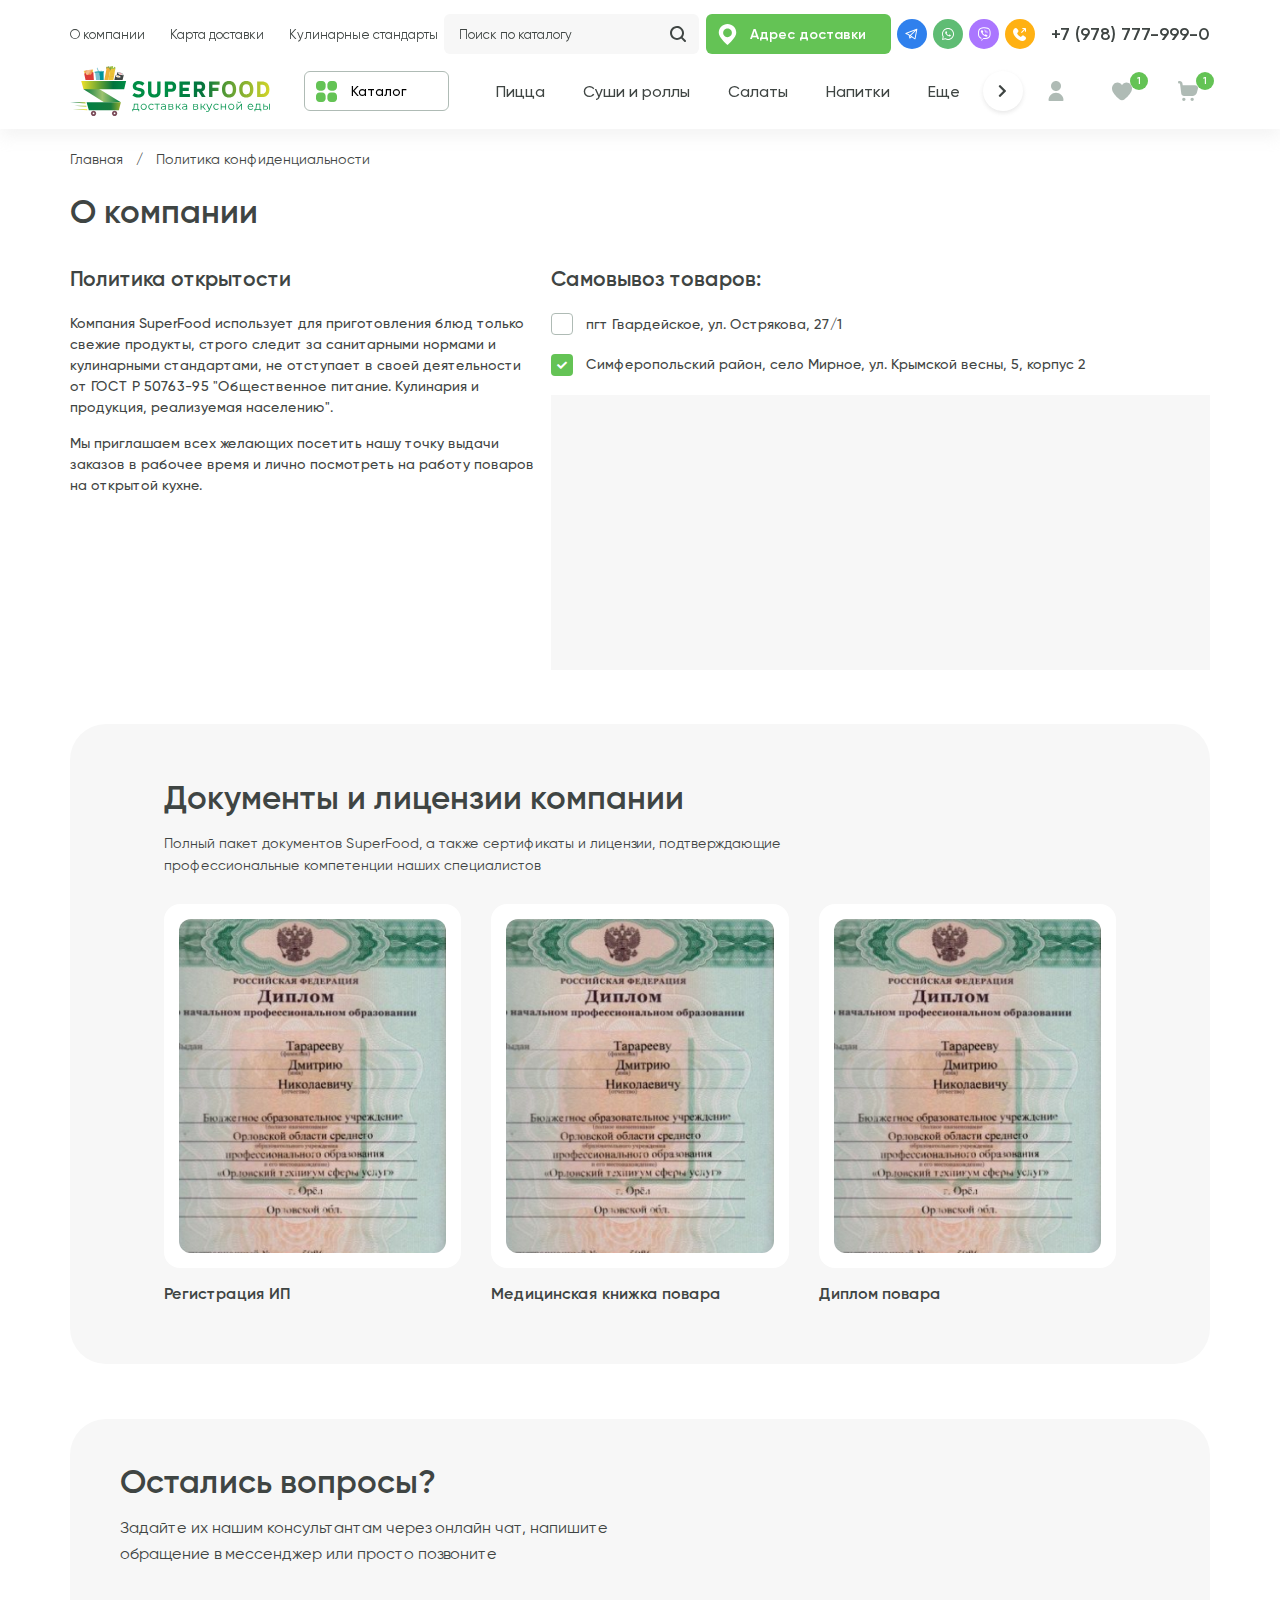
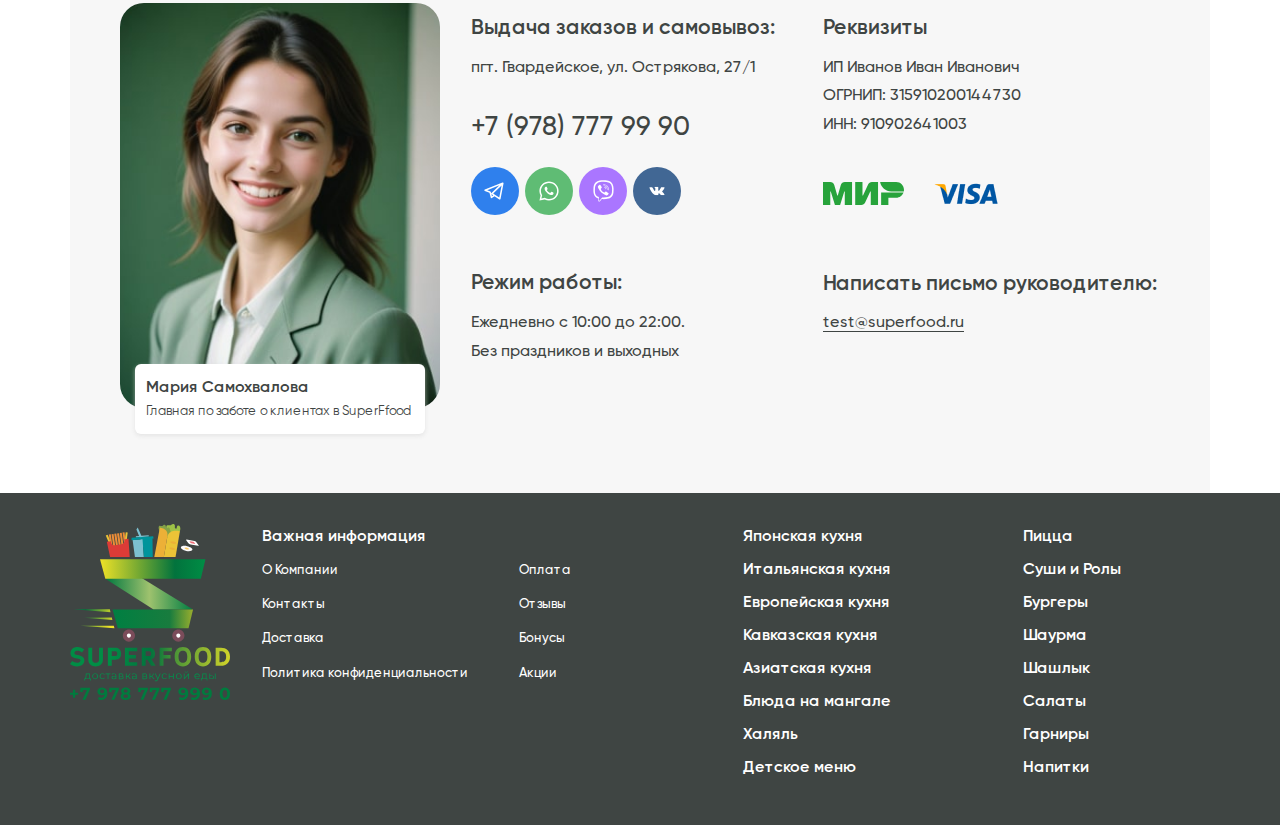
==== about.html @ 42776a78 "Add files via upload" ====
<!DOCTYPE html>
<!--[if lt IE 7]><html lang="ru" class="lt-ie9 lt-ie8 lt-ie7"><![endif]-->
<!--[if IE 7]><html lang="ru" class="lt-ie9 lt-ie8"><![endif]-->
<!--[if IE 8]><html lang="ru" class="lt-ie9"><![endif]-->
<!--[if gt IE 8]><!-->
<html lang="ru">
<!--<![endif]-->

<head>
	<meta charset="utf-8" />
	<title>Заголовок</title>
	<meta http-equiv="X-UA-Compatible" content="IE=edge" />
	<meta name="viewport" content="width=device-width, initial-scale=1, maximum-scale=1">
	<meta name="format-detection" content="telephone=no" />
	<link rel="shortcut icon" href="favicon.png" />
	<link rel="stylesheet" href="libs/bootstrap/bootstrap-grid.css" />
	<link rel="stylesheet" href="libs/fontawesome-free-5.12.0-web/css/all.min.css" />
	<link rel="stylesheet" href="libs/fancybox-master/dist/jquery.fancybox.min.css" />
	<link rel="stylesheet" href="libs/slick-1.5.9/slick/slick.css" />
	<link rel="stylesheet" href="libs/slick-1.5.9/slick/slick-theme.css" />
	<link rel="stylesheet" href="css/fonts.css" />
	<link rel="stylesheet" href="css/main.css?ver=1.2" />
	<link rel="stylesheet" href="css/media.css?ver=1.2" />
</head>

<body>
	 
	<div class="wrapper">
		
		<div class="buttons-fixed">
			<a href="#" class="btn-fixed">
				<span class="btn-fixed__icon">
					<img src="img/menu.svg" alt="alt">
				</span>
				<span class="btn-fixed__title">Каталог</span>
			</a>
			<a href="#" class="btn-fixed">
				<span class="btn-fixed__icon">
					<img src="img/user.svg" alt="alt">
				</span>
				<span class="btn-fixed__title">Войти</span>
			</a>
			<a href="#" class="btn-fixed">
				<span class="btn-fixed__icon">
					<img src="img/heart.svg" alt="alt">
					<span class="btn-fixed__value">1</span>
				</span>
				<span class="btn-fixed__title">Избранное</span>
			</a>
			<a href="#" class="btn-fixed">
				<span class="btn-fixed__icon">
					<img src="img/cart.svg" alt="alt">
					<span class="btn-fixed__value">1</span>
				</span>
				<span class="btn-fixed__title">Корзина</span>
			</a>
			<a href="tel:+79787779990" class="phone-mobile"><img src="img/call.svg" alt="alt"></a>
		</div>
		
		<header class="header">
			<div class="container">
				<div class="header__top">
					<ul class="menu">
						<li><a href="#">О компании</a></li>
						<li><a href="#">Карта доставки</a></li>
						<li><a href="#">Кулинарные стандарты</a></li>
					</ul>
					<div class="form-search">
						<form>
							<input type="text" placeholder="Поиск по каталогу" required="required">
							<button class="btn-search"></button>
						</form>
					</div>
					<a href="#" class="btn-main btn-main_location"><img src="img/marker.svg" alt="alt">Адрес доставки</a>
					<ul class="list-socials">
						<li><a href="#" target="_blank"><img src="img/tg.svg" alt="alt"></a></li>
						<li><a href="#" target="_blank"><img src="img/wp.svg" alt="alt"></a></li>
						<li><a href="#" target="_blank"><img src="img/vb.svg" alt="alt"></a></li>
					</ul>
					<a href="tel:+79787779990" class="phone-main"><img src="img/call.svg" alt="alt">+7 (978) 777-999-0</a>
					<span class='sandwich'>
						<span class='sw-topper'></span>
						<span class='sw-bottom'></span>
						<span class='sw-footer'></span>
					</span>
				</div>
				<div class="header__bottom">
					<a href="#" class="logo">
						<img src="img/logo.svg" alt="alt">
					</a>
					<a href="#" class="btn-catalog"><img src="img/menu.svg" alt="alt">Каталог</a>
					<ul class="navigation">
						<li><a href="#">Пицца</a></li>
						<li><a href="#">Суши и роллы</a></li>
						<li><a href="#">Салаты</a></li>
						<li><a href="#">Напитки</a></li>
						<li><a href="#">Еще</a></li>
						<li><a href="#">Пицца</a></li>
						<li><a href="#">Суши и роллы</a></li>
						<li><a href="#">Салаты</a></li>
						<li><a href="#">Напитки</a></li>
					</ul>
					<a href="#" class="btn-header">
						<img src="img/user.svg" alt="alt">
					</a>
					<a href="#" class="btn-header">
						<span class="btn-header__value">1</span>
						<img src="img/heart.svg" alt="alt">
					</a>
					<a href="#" class="btn-header">
						<span class="btn-header__value">1</span>
						<img src="img/cart.svg" alt="alt">
					</a>
				</div>
			</div>
			<div class="menu-mobile">
				<ul class="menu">
					<li><a href="#">Главная</a></li>
					<li><a href="#">О компании</a></li>
					<li><a href="#">Карта доставки</a></li>
					<li><a href="#">Кулинарные стандарты</a></li>
				</ul>
				<a href="#" class="btn-main btn-main_location"><img src="img/marker.svg" alt="alt">Адрес доставки</a>
				<a href="tel:+79787779990" class="phone-main"><img src="img/call.svg" alt="alt">+7 (978) 777-999-0</a>
			</div>
			<div class="menu-overlay"></div>
		</header>
		
		<section class="page-about">
			<div class="container">
				<ul class="breadcrumbs">
					<li><a href="#">Главная</a></li>
					<li>Политика конфиденциальности</li>
				</ul>
				<h1 class="title-section">О компании</h1>
				<div class="block-about">
					<div class="row">
						<div class="col-lg-5">
							<h2 class="title-block">Политика открытости</h2>
							<p>Компания SuperFood использует для приготовления блюд только свежие продукты, строго следит за санитарными нормами и кулинарными стандартами, не отступает в  своей деятельности от ГОСТ Р 50763-95  "Общественное питание. Кулинария и продукция, реализуемая населению".</p>
							<p>Мы приглашаем всех желающих посетить нашу точку выдачи заказов в рабочее  время и лично посмотреть на работу поваров на открытой кухне.</p>
						</div>
						<div class="col-lg-7">
							<h2 class="title-block">Самовывоз товаров:</h2>
							<div class="checkbox checkbox_map">
								<label>
									<input type="radio" name="map" id="location_1"/>
									<span>пгт Гвардейское, ул. Острякова, 27/1</span>
								</label>
							</div>
							<div class="checkbox checkbox_map">
								<label>
									<input type="radio" name="map" id="location_2" checked="checked"/>
									<span>Симферопольский район, село Мирное, ул. Крымской весны, 5, корпус 2</span>
								</label>
							</div>
							<div id="map-delivery"></div>
						</div>
					</div>
				</div>
			</div>
		</section>
		
		<section class="documents">
			<div class="container">
				<div class="documents-block">
					<h2 class="title-section">Документы и лицензии компании</h2>
					<div class="descr-section">Полный пакет документов SuperFood, а также сертификаты и лицензии, подтверждающие профессиональные компетенции наших специалистов</div>
					<div class="row row_documents">
						<div class="col-md-4">
							<a href="img/doc.jpg" class="documents__item fancybox">
								<span class="documents__img">
									<img src="img/doc.jpg" alt="alt">
								</span>
								<span class="documents__text">Регистрация ИП</span>
							</a>
						</div>
						<div class="col-md-4">
							<a href="img/doc.jpg" class="documents__item fancybox">
								<span class="documents__img">
									<img src="img/doc.jpg" alt="alt">
								</span>
								<span class="documents__text">Медицинская книжка повара</span>
							</a>
						</div>
						<div class="col-md-4">
							<a href="img/doc.jpg" class="documents__item fancybox">
								<span class="documents__img">
									<img src="img/doc.jpg" alt="alt">
								</span>
								<span class="documents__text">Диплом повара</span>
							</a>
						</div>
					</div>
				</div>
			</div>
		</section>

		<section class="consultation">
			<div class="container">
				<div class="consultation__block">
					<h2 class="title-section">Остались вопросы? <img src="img/ic_title3.svg" class="show-mob" alt="alt"></h2>
					<div class="descr-section">Задайте их нашим консультантам через онлайн чат, напишите обращение в мессенджер или просто позвоните</div>
					<div class="row row_consultation">
						<div class="col-lg-4">
							<div class="consultation__image">
								<img src="img/consultation.jpg" alt="alt">
								<div class="consultation__info">
									<div class="consultation__name">Мария Самохвалова</div>
									<p>Главная по заботе о клиентах в SuperFfood</p>
								</div>
							</div>
						</div>
						<div class="col-lg-4">
							<div class="title-block">Выдача заказов и самовывоз:</div>
							<p>пгт. Гвардейское, ул. Острякова, 27/1</p>
							<a href="tel:+79787779990" class="phone-page">+7 (978) 777 99 90</a>
							<ul class="list-socials">
								<li><a href="#" target="_blank"><img src="img/tg.svg" alt="alt"></a></li>
								<li><a href="#" target="_blank"><img src="img/wp.svg" alt="alt"></a></li>
								<li><a href="#" target="_blank"><img src="img/vb.svg" alt="alt"></a></li>
								<li><a href="#" target="_blank"><img src="img/vk.svg" alt="alt"></a></li>
							</ul>
							<div class="title-block">Режим работы:</div>
							<p>Ежедневно с 10:00 до 22:00.</p>
							<p>Без праздников и выходных</p>
						</div>
						<div class="col-lg-4">
							<div class="title-block">Реквизиты</div>
							<p>ИП Иванов Иван Иванович</p>
							<p>ОГРНИП: 315910200144730</p>
							<p>ИНН: 910902641003</p>
							<ul class="list-payments">
								<li><img src="img/payment1.svg" alt="alt"></li>
								<li><img src="img/payment2.png" alt="alt"></li>
							</ul>
							<div class="title-block">Написать письмо руководителю:</div>
							<a href="mailto:test@superfood.ru" class="link-simple">test@superfood.ru</a>
						</div>
					</div>
				</div>
			</div>
		</section>

		<footer class="footer">
			<div class="container">
				<div class="row">
					<div class="col-lg-2">
						<a href="#" class="footer__logo">
							<img src="img/logo_footer.svg" class="hidden-mob" alt="alt">
							<img src="img/logo.svg" class="show-mob" alt="alt">
						</a>
					</div>
					<div class="col-lg-5">
						<div class="footer__title">Важная информация</div>
						<ul class="footer__nav footer__nav_small">
							<li><a href="#">О Компании</a></li>
							<li><a href="#">Оплата</a></li>
							<li><a href="#">Контакты </a></li>
							<li><a href="#">Отзывы</a></li>
							<li><a href="#">Доставка</a></li>
							<li><a href="#">Бонусы</a></li>
							<li><a href="#">Политика конфиденциальности</a></li>
							<li><a href="#">Акции</a></li>
						</ul>
					</div>
					<div class="col-lg-5">
						<ul class="footer__nav footer__nav_big">
							<li><a href="#">Японская кухня</a></li>
							<li><a href="#">Пицца</a></li>
							<li><a href="#">Итальянская кухня</a></li>
							<li><a href="#">Суши и Ролы</a></li>
							<li><a href="#">Европейская кухня</a></li>
							<li><a href="#">Бургеры</a></li>
							<li><a href="#">Кавказская кухня</a></li>
							<li><a href="#">Шаурма</a></li>
							<li><a href="#">Азиатская кухня</a></li>
							<li><a href="#">Шашлык</a></li>
							<li><a href="#">Блюда на мангале</a></li>
							<li><a href="#">Салаты</a></li>
							<li><a href="#">Халяль</a></li>
							<li><a href="#">Гарниры</a></li>
							<li><a href="#">Детское меню</a></li>
							<li><a href="#">Напитки</a></li>
						</ul>
					</div>
				</div>
			</div>
		
		</footer>
		
	</div>
	<!--[if lt IE 9]>
		<script src="libs/html5shiv/es5-shim.min.js"></script>
		<script src="libs/html5shiv/html5shiv.min.js"></script>
		<script src="libs/html5shiv/html5shiv-printshiv.min.js"></script>
		<script src="libs/respond/respond.min.js"></script>
		<![endif]-->
	<script src="libs/jquery/jquery-3.6.0.min.js"></script>
	<script src="libs/jquery-mousewheel/jquery.mousewheel.min.js"></script>
	<script src="libs/fancybox-master/dist/jquery.fancybox.min.js"></script>
	<script src="libs/slick-1.5.9/slick/slick.min.js"></script>
	<script src="libs/scroll2id/PageScroll2id.min.js"></script>
	<script src="libs/mask/jquery.maskedinput.js"></script>
	<script src="libs/jQueryFormStyler-master/jquery.formstyler.min.js"></script>
	<script src="js/common.js?ver=1.2"></script>
	<script src="https://api-maps.yandex.ru/2.1/?lang=ru_RU"></script>
	<script>
		$(document).ready(function () {
	ymaps.ready(init);

	function init() {
		var myMap = new ymaps.Map('map-delivery', {
			center: [44.974424, 34.075839],
			zoom: 16
		}, {
			searchControlProvider: 'yandex#search'
		});

		myPlacemark1 = new ymaps.Placemark([45.110975, 34.000515], {
			iconContent: "1",
			balloonContent: '<div class="baloon-content">пгт Гвардейское, ул. Острякова, 27/1</div>',
		}, {
			iconLayout: 'default#image',
			iconImageHref: 'img/pin.svg',
			hideIconOnBalloonOpen: false,
			iconImageSize: [26, 36],
			iconImageOffset: [-13, -36],
			balloonOffset: [0, -36]
		});
		
		
		myPlacemark2 = new ymaps.Placemark([44.974424, 34.075839], {
			iconContent: "2",
			balloonContent: '<div class="baloon-content">Симферопольский район, <br>село Мирное, ул. Крымской весны, 5, корпус 2</div>',
		}, {
			iconLayout: 'default#image',
			iconImageHref: 'img/pin.svg',
			hideIconOnBalloonOpen: false,
			iconImageSize: [26, 36],
			iconImageOffset: [-13, -36],
			balloonOffset: [0, -36]
		});

		myMap.controls.remove('geolocationControl');
		myMap.controls.remove('searchControl');
		myMap.controls.remove('trafficControl');
		myMap.controls.remove('typeSelector');
		myMap.controls.remove('fullscreenControl');
		myMap.controls.remove('zoomControl');
		myMap.controls.remove('rulerControl');
		myMap.behaviors.disable(['scrollZoom']);

		myMap.geoObjects.add(myPlacemark1);
		myMap.geoObjects.add(myPlacemark2);


		$(".checkbox_map input").change(function () {
			$(".checkbox_map input").not(this).prop("checked", false);

			var $this = $(this);
			var locationId = $this.attr("id");
			var placemarks = {
				location_1: { placemark: myPlacemark1, coords: [45.110975, 34.000515] },
				location_2: { placemark: myPlacemark2, coords: [44.974424, 34.075839] }
			};

			if (placemarks[locationId]) {
				placemarks[locationId].placemark.balloon.open();
				myMap.setCenter(placemarks[locationId].coords);
			}

			$this.closest(".checkbox-label").find(".item-location").addClass("active");
		});
	}
});

	</script>
	<!-- Yandex.Metrika counter --><!-- /Yandex.Metrika counter -->
	<!-- Google Analytics counter --><!-- /Google Analytics counter -->
</body>

</html>
---- css/fonts.css ----
@font-face {
    font-family: 'Gilroy';
    src: url('../fonts/Gilroy-Light.eot');
    src: url('../fonts/Gilroy-Light.eot?#iefix') format('embedded-opentype'),
    url('../fonts/Gilroy-Light.woff') format('woff'),
    url('../fonts/Gilroy-Light.ttf') format('truetype');
    font-weight: 300;
    font-style: normal;
    }
@font-face {
	font-family: 'Gilroy';
	src: url('../fonts/Gilroy-Regular.eot');
	src: url('../fonts/Gilroy-Regular.eot?#iefix') format('embedded-opentype'),
	url('../fonts/Gilroy-Regular.woff') format('woff'),
	url('../fonts/Gilroy-Regular.ttf') format('truetype');
	font-weight: normal;
	font-style: normal;
}
@font-face {
	font-family: 'Gilroy';
	src: url('../fonts/Gilroy-Medium.eot');
	src: url('../fonts/Gilroy-Medium.eot?#iefix') format('embedded-opentype'),
	url('../fonts/Gilroy-Medium.woff') format('woff'),
	url('../fonts/Gilroy-Medium.ttf') format('truetype');
	font-weight: 500;
	font-style: normal;
}
@font-face {
	font-family: 'Gilroy';
	src: url('../fonts/Gilroy-SemiBold.eot');
	src: url('../fonts/Gilroy-SemiBold.eot?#iefix') format('embedded-opentype'),
	url('../fonts/Gilroy-SemiBold.woff') format('woff'),
	url('../fonts/Gilroy-SemiBold.ttf') format('truetype');
	font-weight: 600;
	font-style: normal;
}
@font-face {
	font-family: 'Gilroy';
	src: url('../fonts/Gilroy-Bold.eot');
	src: url('../fonts/Gilroy-Bold.eot?#iefix') format('embedded-opentype'),
	url('../fonts/Gilroy-Bold.woff') format('woff'),
	url('../fonts/Gilroy-Bold.ttf') format('truetype');
	font-weight: 700;
	font-style: normal;
}
@font-face {
	font-family: 'Gilroy';
    src: url('../fonts/Gilroy-ExtraBold.eot');
    src: url('../fonts/Gilroy-ExtraBold.eot?#iefix') format('embedded-opentype'),
    url('../fonts/Gilroy-ExtraBold.woff') format('woff'),
    url('../fonts/Gilroy-ExtraBold.ttf') format('truetype');
    font-weight: 800;
    font-style: normal;
}
---- css/main.css ----
*::-webkit-input-placeholder {
	color: #3F4543;
	opacity: 1;
}
*:-moz-placeholder {
	color: #3F4543;
	opacity: 1;
}
*::-moz-placeholder {
	color: #3F4543;
	opacity: 1;
}
*:-ms-input-placeholder {
	color: #3F4543;
	opacity: 1;
}

body input:focus:required:invalid,
body textarea:focus:required:invalid {
	 
}
body input:required:valid,
body textarea:required:valid {
	
}
body {
	font-family: 'Gilroy';
	font-size: 16px;
	line-height: 150%;
	color: #3F4543;
	font-weight: 500;
	overflow-x: hidden;
	margin: 0;
	background-color: #fff;
}
button {
	cursor: pointer;
}
button, input, optgroup, select, textarea {
	font-family: inherit;
}
input {
-webkit-appearance: none;
-moz-appearance: none;
appearance: none;
}
button,
textarea,
input.text,
input[type="text"],
input[type="button"],
input[type="submit"] {
  -webkit-appearance: none;
}
*:link, 
*:visited, 
*:hover, 
*:focus,
*:active {
	outline: 0;
	-webkit-tap-highlight-color: transparent;
}
a, button, input, img {
	transition: all 0.3s;
}
h1,h2,h3,h4,h5,h6 {
	padding: 0;
	margin: 0;
	font-weight: normal;
}
.wrapper {
	padding-top: 140px;
}
a {
	text-decoration: none;
	outline: none;
}
* {
	outline: none !important;
}
ul {
	padding: 0;
	margin: 0;
}
ul li {
	list-style-type: none;
	outline: none;
}
img {
	outline: none;
	display: block;
}
p {
	padding: 0;
	margin: 0;
}
form {
	margin: 0;
}

.header {
	padding-bottom: 13px;
	box-shadow: 0 8px 15px rgba(217, 217, 217, 0.3);
	position: fixed;
	top: 0;
	left: 0;
	width: 100%;
	z-index: 1000;
	background: #fff;
}
.header__top {
	padding-top: 14px;
	padding-bottom: 12px;
	display: flex;
	align-items: center;
	justify-content: space-between;
}
.menu {
	gap: 48px;
	display: flex;
	align-items: center;
}
.menu li {
	font-size: 14px;
	font-weight: 400;
}
.menu li:last-child {
	margin-right: 0;
}
.menu a {
	color: #3F4543;
	border-bottom: 1px solid transparent;
}
.menu a:hover {
	border-color: #3F4543;
}
.form-search {
	width: 307px;
	position: relative;
}
.form-search input {
	height: 42px;
	padding: 0 17px;
	padding-right: 30px;
	font-size: 14px;
	font-weight: 400;
	border-radius: 6px;
	width: 100%;
	border: none;
	font-family: 'Gilroy';
	background: #F7F7F7;
}
.btn-search {
	width: 42px;
	height: 42px;
	top: 0;
	right: 0;
	border: none;
	background: transparent;
	position: absolute;
	background-image: url(../img/search.svg);
	background-repeat: no-repeat;
	background-position: center;
}
.btn-main {
	height: 42px;
	padding: 0 28px;
	border-radius: 6px;
	font-size: 16px;
	font-weight: 600;
	color: #fff;
	background: #64C355;
	font-family: 'Gilroy';
	display: inline-flex;
	border: none;
	align-items: center;
	justify-content: center;
	text-align: center;
}
.btn-main:hover {
	background: #3da12d;
}
.btn-main.btn-main_location {
	padding-left: 16px;
}
.btn-main.btn-main_location img {
	margin-right: 20px;
}
.list-socials {
	gap: 8px;
	display: flex;
	align-items: center;
}
.list-socials a:hover img {
	opacity: 0.8;
}
.phone-main {
	font-size: 20px;
	font-weight: 600;
	color: #3F4543;
	display: flex;
	align-items: center;
}
.phone-main img {
	margin-right: 16px;
}
.header__bottom {
	display: flex;
	align-items: center;
	justify-content: space-between;
}
.logo img {
	width: 236px;
	height: auto;
}
.btn-catalog {
	padding: 0 13px;
	height: 42px;
	min-width: 164px;
	color: #000;
	border: 1px solid #AFBBB5;
	border-radius: 6px;
	display: inline-flex;
	align-items: center;
	justify-content: flex-start;
	text-align: center;
}
.btn-catalog img {
	margin-right: 20px;
}
.btn-catalog:hover {
	color: #64C355;
}
.slider-banners:not(.slick-initialized) > li:not(:first-child),
.navigation:not(.slick-initialized) > li:not(:first-child) {
	display: none;
}
.navigation {
	width: 620px;
	margin-right: 50px;
}
.navigation a {
	height: 42px;
	padding: 0 18px;
	font-size: 18px;
	color: #3F4543;
	display: flex;
	align-items: center;
	justify-content: center;
}
.navigation a:hover {
	color: #64C355;
}
.navigation .slick-track {
	gap: 20px;
	display: flex !important;
}
.navigation .slick-slide {
	height: inherit !important;
}
.slick-arrow {
	width: 40px;
	height: 40px;
	top: 50%;
	font-size: 14px;
	color: #3F4543 !important;
	border-radius: 50%;
	box-shadow: 0 2px 4px rgba(217, 217, 217, 0.6);
	display: flex;
	align-items: center;
	justify-content: center;
	background: #fff;
	transition: all 0.3s;
}
.slick-arrow:hover {
	box-shadow: 0 2px 4px rgba(217, 217, 217, 1);	
}
.slick-arrow::before {
	display: none;
}
.slick-next {
	right: 0;
}
.slick-prev {
	left: 0;
}
.navigation .slick-next {
	right: -60px;
}
.navigation .slick-prev {
	left: -25px;
}
.navigation .slick-disabled {
	opacity: 0;
	visibility: hidden;
}
.btn-header {
	width: 20px;
	height: 20px;
	margin-right: 18px;
	display: flex;
	align-items: center;
	justify-content: center;
	position: relative;
}
.btn-header img {
	width: 100%;
	height: auto;
	transition: all 0.3s;
}
.btn-header:hover img {
	filter: brightness(40%);
}
.btn-header__value {
	width: 18px;
	height: 18px;
	top: -9px;
	right: -16px;
	font-size: 10px;
	font-weight: 600;
	background: #64C355;
	color: #fff;
	position: absolute;
	display: flex;
	align-items: center;
	justify-content: center;
	border-radius: 50%;
}

.billbord {
	padding-top: 50px;
	padding-bottom: 60px;
}
.billbord__block {
	padding: 43px 46px;
	padding-bottom: 0;
	position: relative;
	z-index: 1;
}
.billbord__block::before {
	position: absolute;
	display: block;
	content: " ";
	top: 0;
	left: 0;
	bottom: 98px;
	right: 0;
	background: linear-gradient(180deg, #f4fbf7 0%, #fff9ec 100%);
	border-radius: 36px;
	z-index: -1;
}
.title-big {
	font-size: 40px;
	line-height: 140%;
	text-align: center;
	font-weight: 400;
}
.title-big strong {
	font-weight: 600;
}
.slider-banners .slick-track {
	display: flex !important;
}
.slider-banners .slick-slide {
	padding: 0 25px;
	height: inherit !important;
}
.slider-banners .slick-list {
	margin: 0 -25px;
}
.slider-banners {
	margin-top: 47px;
}
.item-banner {
	height: 230px;
	padding: 25px 23px;
	padding-right: 145px;
	font-size: 20px;
	line-height: 150%;
	font-weight: 400;
	border-radius: 24px;
	background: #ffb26a;
	position: relative;
	display: flex;
	flex-direction: column;
	align-items: flex-start;
	overflow: hidden;
	z-index: 1;
}
.item-banner__value {
	font-size: 36px;
	margin-bottom: 12px;
	font-weight: 600;
}
.item-banner__image {
	top: 0;
	right: 0;
	bottom: 0;
	display: flex;
	align-items: center;
	justify-content: flex-end;
	position: absolute;
	z-index: -1;
}
.item-banner .btn-main {
	font-size: 14px;
	padding: 0 18px;
	height: 37px;
	margin-top: auto;
	color: #3F4543;
	background: #F7F7F7;
}
.item-banner .btn-main:hover {
	background: #e3dfdf;	
}
.item-banner_2 {
	background: #a9e3af;
}
.item-banner_3 {
	background: #fcd95d;
}

.pickup {
	padding-bottom: 74px;
}
.catalog__block,
.pickup__block {
	padding: 23px 93px;
	padding-bottom: 48px;
	background: #F7F7F7;
	border-radius: 36px;
	position: relative;
}
.catalog__image,
.pickup__image {
	top: 0;
	right: 0;
	position: absolute;
}
.title-section {
	font-size: 36px;
	margin-bottom: 10px;
	line-height: 140%;
	font-weight: 600;
	display: flex;
	align-items: flex-end;
}
.title-section img {
	margin-left: 21px;
	margin-bottom: 10px;
}
.descr-section {
	max-width: 657px;
	font-weight: 400;
	line-height: 162%;
}
.descr-section span {
	text-transform: uppercase;
}
.row {
	margin: 0 -11px;
}
.row > div {
	padding: 0 11px;
}
.row.row_main {
	margin-bottom: -24px;
}
.row.row_main > div {
	margin-bottom: 24px;
}
.item-product {
	height: 316px;
	padding: 10px;
	border-radius: 24px;
	overflow: hidden;
	background: #ffccd6;
	position: relative;
	z-index: 1;
	color: #3F4543;
	display: block;
}
.item-product__price {
	padding: 10px 23px;
	line-height: 162%;
	border-radius: 22px 2px;
	background: #FFB113;
	color: #fff;
	display: inline-block;
}
.item-product__price strong {
	font-size: 24px;
	line-height: 108%;
	font-weight: 600;
	display: block;
}
.item-product__title {
	font-size: 36px;
	margin: 24px;
	max-width: 225px;
	margin-bottom: 0;
	margin-right: 0;
	font-weight: 600;
	line-height: 140%;
	display: block;
	color: #3F4543;
}
.item-product__image {
	position: absolute;
	top: 0;
	right: 0;
	bottom: 0;
	z-index: -1;
	display: flex;
	align-items: center;
}
.item-product_1 .item-product__image {
	right: 12px;
}
.item-product_2 {
	background: #ffeabd;
}
.pickup__block .row_main {
	padding-top: 40px;
	padding-bottom: 44px;
}
.title-small {
	font-size: 20px;
	font-weight: 600;
	line-height: 140%;
}
.pickup__block .title-small {
	margin-bottom: 14px;
	text-align: center;
}
.select-location .jq-selectbox__select-text {
	padding: 0 52px;
	height: 56px;
	font-weight: 600;
	color: #fff;
	border-radius: 6px;
	background: #64C355;
	display: flex;
	align-items: center;
	justify-content: center;
	white-space: nowrap;
	overflow: hidden;
	cursor: pointer;
	background-image: url(../img/marker2.svg);
	background-repeat: no-repeat;
	background-position: left 16px center;
	transition: all 0.3s;
}
.select-location .jq-selectbox__dropdown li:hover,
.select-location .jq-selectbox__select-text:hover {
	background-color: #3da12d;
}
.select-location .jq-selectbox__trigger {
	width: 19px;
	height: 19px;
	font-size: 12px;
	right: 15px;
	color: #fff;
	top: 0;
	bottom: 0;
	margin: auto;
	position: absolute;
	cursor: pointer;
	display: flex;
	align-items: center;
	justify-content: center;
	-moz-osx-font-smoothing: grayscale;
	-webkit-font-smoothing: antialiased;
	font-style: normal;
	font-variant: normal;
	text-rendering: auto;
	line-height: 1;
	font-family: "Font Awesome 5 Pro";
	font-weight: 700;
}
.select-location .jq-selectbox__trigger:before {
	content: "\f078";
}
.select-location .jq-selectbox__dropdown {
	width: 100%;
	top: 100% !important;
	bottom: auto !important;
	color: #fff;
	border-radius: 6px;
	background: #64C355;
}
.select-location .jq-selectbox__dropdown li {
	padding: 10px 16px;
	cursor: pointer;
	transition: all 0.3s;
}
.select-location .jq-selectbox__dropdown ul {
	max-height: 300px;
	overflow: auto;
}
.select-location .jq-selectbox__dropdown ul::-webkit-scrollbar {
	-webkit-appearance: none;
}
.select-location .jq-selectbox__dropdown ul::-webkit-scrollbar:vertical {
	width: 3px;
}
.select-location .jq-selectbox__dropdown ul::-webkit-scrollbar:horizontal {
	height: 3px;
}
.select-location .jq-selectbox__dropdown ul::-webkit-scrollbar-thumb {
	background-color: #fff;
	border-radius: 10px;
}
.select-location .jq-selectbox__dropdown ul::-webkit-scrollbar-track {
	border-radius: 10px;
	background-color: #ccc;
}
.wrap-select {
	display: flex;
	align-items: center;
	justify-content: center;
}
.item-catalog {
	border-radius: 16px;
	padding: 12px 14px;
	padding-top: 42px;
	min-height: 100%;
	position: relative;
	display: flex;
	flex-direction: column;
	align-items: flex-start;
	background: #fff;
	transition: all 0.3s;
}
.item-catalog:hover {
	box-shadow: 0 5px 10px #ddd;
}
.item-catalog__image {
	height: 196px;
	display: flex;
	align-items: center;
	justify-content: center;
	width: 100%;
}
.item-catalog__image img {
	max-width: 100%;
	max-height: 100%;
}
.item-catalog__value {
	line-height: 162%;
	font-weight: 600;
	color: #AFBBB5;
}
.item-catalog__title {
	font-size: 18px;
	margin-bottom: 6px;
	line-height: 144%;
	font-weight: 600;
	color: #3F4543;
	display: block;
	width: 100%;
}
.item-catalog__descr {
	font-size: 14px;
	line-height: 130%;
	font-weight: 400;
	display: block;
	width: 100%;
}
.item-catalog__bottom {
	padding-top: 12px;
	width: 100%;
	display: flex;
	align-items: center;
	justify-content: space-between;
	margin-top: auto;
}
.price-main {
	font-size: 24px;
	line-height: 108%;
	font-weight: 600;
}
.item-catalog .btn-main {
	height: 36px;
	padding: 0 18px;
}
.tags-wrap {
	top: 12px;
	left: 14px;
	position: absolute;
	display: flex;
	align-items: center;
}
.btn-like {
	width: 20px;
	height: 20px;
	top: 17px;
	right: 15px;
	cursor: pointer;
	position: absolute;
}
.btn-like::after,
.btn-like::before {
	position: absolute;
	display: block;
	content: " ";
	top: 0;
	left: 0;
	width: 100%;
	height: 100%;
	background-image: url(../img/like.svg);
	background-repeat: no-repeat;
	background-position: center;
	background-size: contain;
	transition: all 0.3s;
}
.btn-like::after {
	background-image: url(../img/like_active.svg);
	opacity: 0;
}
.btn-like.active::before {
	opacity: 0;
}
.btn-like.active::after {
	opacity: 1;
}
.tag span {
	font-size: 13px;
	padding: 3px 6px;
	line-height: 130%;
	border-radius: 20px;
	background: #FFB113;
	font-weight: 800;
	color: #fff;
	display: inline-block;
	vertical-align: middle;
	text-align: center;
}
.catalog__block .descr-section {
	margin-bottom: 37px;
	max-width: 895px;
}
.btn-main.disabled {
	background: #AFBBB5;
	pointer-events: none;
}
.bottom-button {
	padding-top: 40px;
	text-align: center;
}
.btn-main.btn-main_border {
	display: inline-flex;
	align-items: center;
	justify-content: center;
	text-align: center;
	color: #3F4543;
	background: transparent;
	border: 1px solid #AFBBB5;
}
.btn-main.btn-main_border:hover {
	background: #3F4543;
	border-color: #AFBBB5;
	color: #fff;
}
.bottom-button .btn-main {
	height: 49px;
	padding: 0 24px;
}
.catalog {
	padding-bottom: 60px;
}

.about {
	padding-bottom: 71px;
}
.about .title-section {
	max-width: 742px;
	margin: 0 auto;
	margin-bottom: 33px;
	text-align: center;
}
.tabs-wrap {
	margin-bottom: 23px;
	display: flex;
	align-items: center;
	justify-content: center;
}
.tabs {
	gap: 10px;
	padding: 8px;
	border-radius: 50px;
	background: #F7F7F7;
	display: flex;
	align-items: center;
	justify-content: center;
}
.tabs a {
	padding: 0 24px;
	height: 40px;
	border-radius: 48px;
	color: #3F4543;
	font-weight: 500;
	display: flex;
	align-items: center;
	justify-content: center;
	text-align: center;
	background: #fff;
}
.tabs a:hover,
.tabs .active a {
	background: #64C355;
	color: #fff;
}
.about__block {
	padding: 46px 43px;
	background: #F7F7F7;
	border-radius: 24px;
}
.about__info li {
	padding-left: 50px;
	margin-top: 45px;
	line-height: 162%;
	position: relative;
}
.about__info li:last-child {
	margin-bottom: 0;
}
.about__info li img {
	width: 24px;
	height: auto;
	top: 0;
	left: 0;
	position: absolute;
}
.title-block {
	font-size: 24px;
	line-height: 130%;
	font-weight: 600;
}

.slider-about__item {
	height: 262px;
	border-radius: 16px;
	border: 6px solid transparent;
}
.slider-about__item img {
	width: 100%;
	height: 100%;
	object-fit: cover;
	font-family: 'object-fit: cover;';
	border-radius: 16px;
}
.slick-current .slider-about__item {
	border-color: #F7F7F7;
}
.slider-about .slick-prev {
    left: 60px;
}
.slider-about .slick-next {
    right: 60px;
}
.tab-pane {
	display: none;
}
.tab-pane:nth-child(1) {
	display: block;
}

.consultation__block {
	padding: 51px 87px;
	padding-bottom: 106px;
	font-size: 18px;
	line-height: 179%;
	border-radius: 36px 36px 0 0;
	background: #F7F7F7;
}
.consultation__block .descr-section {
	max-width: 572px;
	margin-bottom: 36px;
}
.consultation__image {
	height: 439px;
	max-width: 354px;
	border-radius: 24px;
	position: relative;
}
.consultation__image img {
	width: 100%;
	height: 100%;
	object-fit: cover;
	font-family: 'object-fit: cover;';
	border-radius: 24px;
}
.consultation__info {
	border-radius: 6px;
	padding: 12px 16px;
	left: 18px;
	right: 18px;
	bottom: -26px;
	font-size: 14px;
	line-height: 186%;
	font-weight: 400;
	position: absolute;
	box-shadow: 0 2px 4px rgba(217, 217, 217, 0.6);
	background: #fff;
}
.consultation__info p {
	margin: 0;
}
.consultation__name {
	font-size: 18px;
	margin-bottom: 1px;
	line-height: 144%;
	font-weight: 600;
}
.consultation__block .title-block {
	margin-bottom: 14px;
	line-height: 108%;
}
.phone-page {
	font-size: 32px;
	margin-top: 47px;
	line-height: 81%;
	color: #3F4543;
	display: inline-block;
	vertical-align: middle;
}
.list-payments {
	margin-top: 47px;
	margin-bottom: 69px;
	gap: 37px;
	display: flex;
	align-items: center;
}
.consultation__block .list-socials img {
	width: 56px;
}
.consultation__block .list-socials {
	margin-top: 29px;
	margin-bottom: 56px;
}
.link-simple {
	color: #3F4543;
	border-bottom: 1px #3F4543 solid;
}
.link-simple:hover {
	border-color: transparent;
}
.row_consultation > div:not(:first-child) {
	padding-top: 13px;
}

.footer {
	padding-top: 36px;
	padding-bottom: 45px;
	font-size: 18px;
	line-height: 144%;
	font-weight: 600;
	background: #3F4543;
	color: #fff;
}
.footer__logo img {
	width: 172px;
	max-width: 100%;
	height: auto;
}
.footer__nav_small {
	font-size: 14px;
	line-height: 186%;
	font-weight: 500;
}
.footer__nav a {
	color: #fff;
	border-bottom: 1px transparent solid;
}
.footer__nav a:hover {
	border-color: #fff;
}
.footer__nav li {
	margin-bottom: 10px;
}
.footer__title {
	margin-bottom: 11px;
}
.footer__nav {
	display: grid;
	grid-template-columns: 1.1fr 0.9fr;
}
.footer__nav_big {
	grid-template-columns: 1.2fr 0.8fr;
}
/*Style Sandwich*/
.sandwich span {
	display: block;
}
.sandwich {
    width: 30px;
    height: 30px;
    margin-left: 0;
    margin-right: 0;
    padding-top: 5px;
	display: -webkit-flex;
	display: -moz-flex;
	display: -ms-flex;
	display: -o-flex;
	display: flex;
	flex-direction: column;
	align-items:center;
	border-radius: 50%;
	background: #64C355;
	z-index: 20;
	display: none;
	flex: none;
	cursor: pointer;
}
.sw-topper {
	position: relative;
	top: 4px;
	width: 16px;
	height: 2px;
	border-radius: 4px;
	display: block;
	margin: 0;
	background-color: #fff;
	border: medium none;
	transition: transform 0.5s, top 0.2s;
}
.sw-bottom {
	position: relative;
	top: 7px;
	width: 16px;
	height: 2px;
	border-radius: 4px;
	display: block;
	margin: 0;
	background-color: #fff;
	border: medium none;
	transition: transform 0.5s, top 0.2s;
}
.sw-footer {
	position: relative;
	top: 10px;
	width: 16px;
	height: 2px;
	border-radius: 4px;
	display: block;
	margin: 0;
	background-color: #fff;
	border: medium none;
	transition: transform 0.5s, top 0.2s;
}
.sandwich.active .sw-topper {
	top: 8px;
	transform: rotate(45deg);
}
.sandwich.active .sw-bottom {
	opacity: 0;
}
.sandwich.active .sw-footer {
	top: 4px;
	transform: rotate(-45deg); 
}
.slick-dots li button:before {
	display: none;
}
.menu-overlay {
	display: none;
}
.breadcrumbs {
	padding: 17px 0;
	font-size: 14px;
	font-weight: 400;
	line-height: 186%;
	display: flex;
	align-items: center;
	flex-wrap: wrap;
}
.breadcrumbs a {
	color: #3F4543;
	border-bottom: 1px solid transparent;
}
.breadcrumbs a:hover {
	border-color: #3F4543;
}
.breadcrumbs li::after {
	content: "/";
	margin: 0 13px;
}
.breadcrumbs li:last-child::after {
	display: none;
}
.sidebar-catalog {
	top: 140px;
	position: sticky;
	transition: all 0.3s;
}
.item-sidebar {
	margin-bottom: 4px;
}
.item-sidebar__head {
	font-size: 18px;
	height: 48px;
	padding: 0 15px;
	line-height: 100%;
	font-weight: 500;
	background: #64C355;
	border-radius: 3px;
	color: #fff;
	display: flex;
	align-items: center;
	justify-content: space-between;
	cursor: pointer;
}
.item-sidebar__content {
	padding: 15px;
	display: none;
}
.checkbox {
	font-size: 15px;
	line-height: 160%;
	font-weight: 400;
	letter-spacing: normal;
	display: flex;
	text-align: left;
}
.checkbox label input {
	position: absolute;
	z-index: -1;
	height: 1px !important;
	width: 1px !important;
	opacity: 0 !important;
	margin: 12px 2px 0 7px !important;
}
.checkbox label > span {
	position: relative;
	padding: 0px 0 0 41px;
	display: block;
	cursor: pointer;
}
.checkbox label > span:before {
	content: '';
	position: absolute;
	top: 0px;
	left: 0;
	width: 24px;
	height: 24px;
	border: 1px solid #AFBBB5;
	border-radius: 4px;
	transition: .2s;
}
.checkbox label > span:after {
	content: '';
	position: absolute;
	top: 1px;
	left: 0px;
	width: 24px;
	height: 24px;
	background: #64C355;
	border-radius: 4px;
	content: "\f00c";
	display: -webkit-flex;
	display: -moz-flex;
	display: -ms-flex;
	display: -o-flex;
	display: flex;
	align-items: center;
	justify-content: center;
	-moz-osx-font-smoothing: grayscale;
	-webkit-font-smoothing: antialiased;
	font-style: normal;
	font-variant: normal;
	text-rendering: auto;
	line-height: 1;
	font-family: "Font Awesome 5 Pro";
	font-weight: 700;
	background-image: none;
	color: #fff;
	font-size: 10px;
	opacity: 0;
	transition: .2s;
}
.checkbox label input:checked + span:after {
	opacity: 1;
}
.checkbox label input:checked + span::before {
	opacity: 0;
}
.list-checkboxes .checkbox {
	margin-bottom: 14px;
}
.list-checkboxes .checkbox:nth-child(n+6) {
	display: none;
}
.list-checkboxes .checkbox:nth-child(n+6) + .more-checkbox {
	display: inline-flex;
}
.more-checkbox {
	height: 30px;
	padding: 0 10px;
	font-size: 13px;
	margin-top: 5px;
	font-weight: 500;
	color: #3F4543;
	border-radius: 6px;
	background: #F7F7F7;
	display: none;
	align-items: center;
	justify-content: center;
	text-align: center;
	cursor: pointer;
	transition: all 0.3s;
}
.more-checkbox:hover {
	background: #dadada;
}
.more-checkbox i {
	margin-left: 10px;
	transition: all 0.3s;
}
.more-checkbox.active i {
	transform: rotate(180deg);
}
.item-sidebar__head::after {
	-moz-osx-font-smoothing: grayscale;
    -webkit-font-smoothing: antialiased;
    display: inline-block;
    font-style: normal;
    font-variant: normal;
    text-rendering: auto;
    line-height: 1;
	font-family: "Font Awesome 5 Pro";
    font-weight: 900;
	content: "\f078";
	font-size: 14px;
	transition: all 0.3s;
}
.item-sidebar.active .item-sidebar__head::after {
	transform: rotate(180deg);
}
.page-catalog .title-section {
	margin-bottom: 24px;
}
.banner {
	padding: 30px 40px;
	min-height: 257px;
	margin-bottom: 36px;
	font-size: 24px;
	line-height: 150%;
	border-radius: 24px;
	font-weight: 600;
	background-image: url(../img/banner1.jpg);
	background-repeat: no-repeat;
	background-position: center;
	background-size: cover;
	color: #fff;
}
.banner__title {
	font-size: 40px;
	line-height: 49px;
	font-weight: 800;
	text-transform: uppercase;
}
.banner__head {
	margin-bottom: 2px;
	display: flex;
	align-items: center;
}
.banner__time {
	padding: 11px;
	margin-left: 47px;
	border-radius: 2px 20px;
	background: #FFB113;
	display: inline-block;
	vertical-align: middle;
}
.banner__descr {
	max-width: 420px;
}
.banner__sale {
	font-size: 32px;
	margin-left: 83px;
	line-height: 81%;
	font-weight: 800;
	text-transform: uppercase;
	display: flex;
	align-items: center;
}
.banner__sale strong {
	font-size: 128px;
	top: -10px;
	position: relative;
	line-height: 70%;
	margin-left: 41px;
	display: block;
}
.banner__sale img {
	top: 10px;
	left: -15px;
	position: relative;
}
.page-catalog .catalog__block {
	padding: 30px 70px;
	padding-bottom: 34px;
}
.sorting {
	font-size: 14px;
	margin-bottom: 22px;
	font-weight: 500;
	display: flex;
	align-items: center;
}
.sorting strong {
	font-weight: 600;
	margin-right: 20px;
}
.select-sorting select {
	opacity: 0;
}
.select-sorting .jq-selectbox__select-text {
	cursor: pointer;
}
.select-sorting .jq-selectbox__dropdown {
	min-width: 130px;
	top: 100% !important;
	bottom: auto !important;
	left: 0 !important;
	background-color: #fff;
	border-radius: 5px;
	border: 1px solid #ddd;
	width: 100%;
	white-space: nowrap;
}
.select-sorting .jq-selectbox__dropdown li {
	padding: 5px 16px;
	cursor: pointer;
	transition: all 0.3s;
}
.select-sorting .jq-selectbox__dropdown li:hover {
	background-color: #f0f0f0;
}
.section-info,
.page-catalog {
	padding-bottom: 80px;
}
.section-info {
	line-height: 162%;
}
.section-info h2 {
	font-size: 24px;
	line-height: 108%;
	margin-bottom: 24px;
	font-weight: 600;
}
.section-info p {
	margin-bottom: 10px;
}
.section-info p:last-child {
	margin-bottom: 0;
}
.slider-nav__item {
	height: 94px;
	border-radius: 8px;
	margin-bottom: 7px;
	overflow: hidden;
	display: flex;
	align-items: center;
	justify-content: center;
	cursor: pointer;
}
.slider-for__item {
	height: 360px;
	border-radius: 16px;
	overflow: hidden;
	display: flex;
	align-items: center;
	justify-content: center;
}
.slider-nav__item img {
	max-width: 100%;
	max-height: 100%;
}
.slider-for__item img {
	width: 100%;
	height: 100%;
	object-fit: cover;
	font-family: 'object-fit: cover;';
	border-radius: 16px;
}
.slider-nav .slick-arrow {
	transform: rotate(90deg);
	top: 0;
	left: 0;
	right: 0;
	margin: 0 auto;
}
.slider-nav .slick-next {
	bottom: -50px;
	top: auto;
}
.slider-nav .slick-prev {
	display: none !important;
}
.slider-for-wrap {
	position: relative;
}
.slider-for-wrap .btn-like {
	top: 12px;
	right: 15px;
	width: 53px;
	height: 53px;
	background: #fff;
	border-radius: 50%;
}
.slider-for-wrap .btn-like::before,
.slider-for-wrap .btn-like::after {
	width: 20px;
	height: 20px;
	top: 0;
	left: 0;
	right: 0;
	bottom: 0;
	margin: auto;
}
.consist-card {
	margin-top: 18px;
	font-weight: 400;
}
.consist-card strong {
	font-weight: 600;
}
.page-card {
	padding-bottom: 100px;
}
.slider-nav:not(.slick-initialized) > li:not(:first-child),
.slider-for:not(.slick-initialized) > li:not(:first-child) {
	display: none;
}
.card-info {
	padding: 25px;
	padding-top: 15px;
	background: #F7F7F7;
	border-radius: 16px;
	min-height: 100%;
	position: relative;
	display: flex;
	flex-direction: column;
	align-items: flex-start;
}
.card-info .tags-wrap {
	top: 18px;
	right: 19px;
	left: auto;
}
.title-card {
	font-size: 28px;
	line-height: 34px;
	margin-bottom: 1px;
	padding-right: 40px;
	font-weight: 600;
}
.card-info__descr {
	margin-bottom: 18px;
	line-height: 225%;
	font-weight: 400;
}
.card-info__descr span {
	font-weight: 500;
}
.card-info__descr strong {
	font-weight: 600;
}
.price-card {
	font-size: 36px;
	line-height: 72%;
	font-weight: 500;
}
.card-info .price-card {
	margin-bottom: 24px;
}
.bonus {
	padding: 16px;
	font-weight: 600;
	border-radius: 40px;
	display: inline-flex;
	vertical-align: middle;
	align-items: center;
	background: #fff;
}
.bonus img {
	margin-right: 14px;
}
.hint {
	width: 18px;
	height: 18px;
	margin-left: 6px;
	display: inline-block;
	vertical-align: middle;
	background-image: url(../img/hint.svg);
	background-repeat: no-repeat;
	background-position: center;
	background-size: contain;
	position: relative;
}
.hint__content {
	font-size: 13px;
	padding: 10px;
	left: 9px;
	bottom: 13px;
	padding-left: 26px;
	width: 279px;
	height: 128px;
	line-height: 138%;
	font-weight: 400;
	background-image: url(../img/bg_hint.svg);
	background-repeat: no-repeat;
	background-position: center;
	background-size: cover;
	filter: drop-shadow( 0 4px 15px rgba(0, 0, 0, 0.1));
	position: absolute;
	visibility: hidden;
	z-index: 1;
	opacity: 0;
	transition: all 0.3s;
}
.hint__content strong {
	font-weight: 500;
}
.hint:hover .hint__content {
	visibility: visible;
	opacity: 1;
}
.quantity {
	width: 120px;
	height: 40px;
	display: flex;
	border-radius: 40px;
	overflow: hidden;
	background: #fff;
}
.quantity-button {
	flex: 1;
	border: none;
	background-color: transparent;
	font-size: 28px;
	line-height: 140%;
	text-transform: uppercase;
	color: #3F4543;
	font-weight: 600;
	display: flex;
	align-items: center;
	font-family: 'Gilroy';
	justify-content: center;
	cursor: pointer;
	user-select: none;
}
.quantity input {
	flex: 0.5;
	width: 100%;
	font-size: 16px;
	line-height: 140%;
	font-weight: 600;
	color: #3F4543;
	border: none;
	padding: 0;
	border: none;
	text-align: center;
	font-family: 'Gilroy';
	background-color: transparent;
}
input[type=number]::-webkit-inner-spin-button,
input[type=number]::-webkit-outer-spin-button
{
	-webkit-appearance: none;
	margin: 0;
}
input[type=number]
{
	-moz-appearance: textfield;
}
.card-info .bonus {
	margin-bottom: 17px;
}
.btn-main.btn-main_page {
	background: #FFB113;
}
.btn-main.btn-main_page:hover {
    background: #efa000;
}
.card-info__buttons {
	gap: 18px;
	margin-top: auto;
	display: flex;
	align-items: center;
}
.card-info .quantity {
	margin-bottom: 18px;
}
.card-details {
	padding: 14px 21px;
	min-height: 100%;
	border-radius: 16px;
	background: #F7F7F7;
	font-size: 14px;
	line-height: 143%;
	font-weight: 400;
}
.card-details strong {
	font-weight: 500;
}
.card-details ul li {
	padding-left: 28px;
	margin-bottom: 12px;
	position: relative;
}
.card-details ul li img {
	width: 16px;
	top: 0;
	left: 0;
	position: absolute;
}
.card-details ul {
	margin-bottom: 20px;
}
.card-details ul:last-child {
	margin-bottom: 0;
}
.card-details__title {
	font-size: 16px;
	line-height: 150%;
	margin-bottom: 8px;
	font-weight: 600;
}
.page-order .title-section {
	margin-bottom: 33px;
}
.page-order {
	padding-bottom: 90px;
}
.table-basket {
	padding: 8px;
	margin-bottom: 16px;
	border-radius: 16px;
	background: #F7F7F7;
}
.table-basket table {
	font-size: 14px;
	line-height: 143%;
	font-weight: 400;
	width: 100%;
	border-spacing: 0;
}
.table-basket td {
	padding: 8px;
}
.title-table {
	font-size: 16px;
	font-weight: 600;
	margin-bottom: 4px;
	color: #3F4543;
	display: block;
}
.table-basket td:first-child {
	width: 140px;
}
.table-basket td:nth-child(2) {
	width: 600px;
}
.feature-table {
	margin-bottom: 11px;
	max-width: 409px;
}
.feature-table:last-child {
	margin-bottom: 0;
}
.feature-table strong {
	font-weight: 600;
}
.image-table {
	width: 107px;
	height: 107px;
	border-radius: 10px;
	background: #fff;
	display: flex;
	align-items: center;
	justify-content: center;
}
.image-table img {
	max-width: 100%;
	max-height: 100%;
}
.detail-table strong {
	font-weight: 500;
}
.detail-table {
	margin-bottom: 9px;
}
.detail-table:last-child {
	margin-bottom: 0;
}
.remove-basket {
	width: 24px;
	height: 24px;
	background-image: url(../img/delete.svg);
	background-repeat: no-repeat;
	background-position: center;
	background-size: contain;
}
.total-order {
	padding-top: 16px;
	padding-right: 45px;
	margin-bottom: 37px;
	font-weight: 600;
	text-align: right;
}
.total-order strong {
	font-size: 32px;
	margin-left: 20px;
	line-height: 81%;
	font-weight: 600;
}
.unit-order {
	margin-bottom: 55px;
}
.unit-order:last-child {
	margin-bottom: 0;
}
.unit-order__head {
	margin-bottom: 33px;
	border-top: 1px solid #64C355;
}
.unit-order__title {
	padding: 15px;
	font-size: 20px;
	line-height: 90%;
	font-weight: 500;
	display: block;
	border-radius: 3px;
	background: #64C355;
	color: #fff;
}
.check-delivery {
	max-width: 354px;
	margin-bottom: 33px;
}
.check-delivery__wrap {
	padding: 18px;
	font-size: 18px;	
	font-weight: 600;
	border-radius: 16px;
	display: flex;
	align-items: center;
	cursor: pointer;
	background: #F7F7F7;
}
.check-delivery__image {
	width: 107px;
	height: 107px;
	margin-right: 22px;
	border-radius: 10px;
	flex: none;
	display: block;
}
.check-delivery__image img {
	width: 100%;
	height: 100%;
	object-fit: cover;
	font-family: 'object-fit: cover;';
	border-radius: 10px;
}
.check-delivery label input {
	position: absolute;
	z-index: -1;
	height: 1px !important;
	width: 1px !important;
	opacity: 0 !important;
	margin: 12px 2px 0 7px !important;
}
.check-delivery label {
	display: block;
	position: relative;
}
.check-delivery label > .check-delivery__wrap:before {
	content: '';
	position: absolute;
	top: 24px;
	left: 24px;
	width: 24px;
	height: 24px;
	background: #fff;
	border: 1px solid #AFBBB5;
	border-radius: 4px;
	transition: .2s;
}
.check-delivery label > .check-delivery__wrap:after {
	content: '';
	position: absolute;
	top: 24px;
	left: 24px;
	width: 24px;
	height: 24px;
	background: #64C355;
	border-radius: 4px;
	content: "\f00c";
	display: -webkit-flex;
	display: -moz-flex;
	display: -ms-flex;
	display: -o-flex;
	display: flex;
	align-items: center;
	justify-content: center;
	-moz-osx-font-smoothing: grayscale;
	-webkit-font-smoothing: antialiased;
	font-style: normal;
	font-variant: normal;
	text-rendering: auto;
	line-height: 1;
	font-family: "Font Awesome 5 Pro";
	font-weight: 700;
	background-image: none;
	color: #fff;
	font-size: 10px;
	opacity: 0;
	transition: .2s;
}
.check-delivery label input:checked + .check-delivery__wrap:after {
	opacity: 1;
}
.check-delivery label input:checked + .check-delivery__wrap::before {
	opacity: 0;
}
.unit-order__location {
	margin-bottom: 44px;
	line-height: 125%;
}
.unit-order__location strong {
	margin-bottom: 11px;
	font-weight: 600;
	display: block;
}
.unit-order__subtitle {
	margin-bottom: 18px;
	font-weight: 600;
}
.checkbox__content {
	padding: 16px 24px;
	color: #fff;
	border-radius: 8px;
	background: #FFB113;
	line-height: 120%;
	display: block;
	font-weight: 600;
}
.checkbox_time label > span:before,
.checkbox_time label > span:after {
	top: 0;
	bottom: 0;
	margin: auto;
}
.checkbox_time {
	margin-bottom: 43px;
}
.checkbox_time:last-child {
	margin-bottom: 0;
}
.item-select .jq-selectbox__select-text {
	padding: 0px 16px;
	font-size: 14px;
	height: 50px;
	display: flex;
	align-items: center;
	justify-content: flex-start;
	text-align: left;
	font-weight: 400;
	letter-spacing: 0.05em;
	border-radius: 6px;
	cursor: pointer;
	border: 1px solid #AFBBB5;
}
.item-select .jqselect {
	width: 100%;
	display: block;
}
.item-select .jq-selectbox__trigger {
	width: 19px;
	height: 19px;
	font-size: 12px;
	right: 15px;
	color: #3F4543;
	top: 0;
	bottom: 0;
	margin: auto;
	position: absolute;
	cursor: pointer;
	display: flex;
	align-items: center;
	justify-content: center;
	-moz-osx-font-smoothing: grayscale;
	-webkit-font-smoothing: antialiased;
	font-style: normal;
	font-variant: normal;
	text-rendering: auto;
	line-height: 1;
	font-family: "Font Awesome 5 Pro";
	font-weight: 700;
}
.item-select .jq-selectbox__trigger:before {
	content: "\f078";
}
.item-select .jq-selectbox__dropdown {
	width: 100%;
	top: 100% !important;
	bottom: auto !important;
	color: #3F4543;
	border-radius: 6px;
	background: #fff;
	border: 1px solid #AFBBB5;
}
.item-select .jq-selectbox__dropdown li {
	padding: 8px 16px;
	cursor: pointer;
	transition: all 0.3s;
}
.item-select .jq-selectbox__dropdown li:hover {
	background-color: #ebebeb;
}
.item-select .jq-selectbox__dropdown ul {
	max-height: 330px;
	overflow: auto;
}
.item-select .jq-selectbox__dropdown ul::-webkit-scrollbar {
	-webkit-appearance: none;
}
.item-select .jq-selectbox__dropdown ul::-webkit-scrollbar:vertical {
	width: 3px;
}
.item-select .jq-selectbox__dropdown ul::-webkit-scrollbar:horizontal {
	height: 3px;
}
.item-select .jq-selectbox__dropdown ul::-webkit-scrollbar-thumb {
	background-color: #fff;
	border-radius: 10px;
}
.item-select .jq-selectbox__dropdown ul::-webkit-scrollbar-track {
	border-radius: 10px;
	background-color: #ccc;
}
.selects-time .item-select {
	margin-top: 19px;
	max-width: 200px;
}
.checkbox_map {
	font-size: 16px;
	font-weight: 500;
	margin-bottom: 18px;
}
#map-delivery {
	height: 303px;
	max-width: 684px;
	margin-top: 20px;
	width: 100%;
	background: #F7F7F7;
}
.checkbox_payment {
	margin-bottom: 18px;
}
.checkbox_payment:last-child {
	margin-bottom: 0;
}
.item-form {
	margin-bottom: 14px;
}
.item-form textarea,
.item-form input {
	padding: 0 16px;
	height: 50px;
	font-size: 14px;
	font-weight: 400;
	letter-spacing: 0.05em;
	color: #3F4543;
	background: #fff;
	border: 1px solid #AFBBB5;
	border-radius: 6px;
	width: 100%;
	font-family: 'Gilroy';
}
.item-form textarea {
	height: 114px;
	padding-top: 10px;
	resize: none;
}
.row.row_form .row,
.row.row_form {
	margin: 0 -7px;
}
.row.row_form .row > div,
.row.row_form > div {
	padding: 0 7px;
}
.bottom-form {
	padding-top: 15px;
	display: flex;
	align-items: center;
	justify-content: space-between;
}
.checkbox.checkbox_form {
	font-size: 13px;
	opacity: 0.5;
	font-weight: 300;
	color: #1e293b;
}
.checkbox.checkbox_form label > span:before,
.checkbox.checkbox_form label > span:after {
	width: 19px;
	height: 19px;
	border-radius: 0;
	background: transparent;
}
.checkbox.checkbox_form label > span:before {
	border: 1px solid #1e293b;
	opacity: 1 !important;
}
.checkbox.checkbox_form label > span:after {
	color: #1e293b;
}
.checkbox.checkbox_form label > span {
	padding-left: 33px;
}
.bottom-form .btn-main {
	width: 358px;
	height: 48px;
	max-width: 100%;
}
.page-basket {
	padding-bottom: 130px;
}
.page-basket .title-section {
	margin-bottom: 25px;
}
.price-basket {
	font-size: 20px;
	line-height: 130%;
	font-weight: 600;
}
.page-basket .table-basket td:nth-child(2) {
    width: 525px;
}
.page-basket .feature-table {
    margin-bottom: 11px;
    max-width: 462px;
}
.table-basket .quantity {
	margin: 0 auto;
}
.page-basket .table-basket td:nth-child(4) {
	width: 100px;
}
.line-bonus {
	display: flex;
	align-items: center;
}
.line-bonus p {
	margin: 0;
	margin-right: 40px;
	font-weight: 600;
}
.line-bonus .item-form input {
	height: 50px;
	padding: 0 30px;
	font-size: 20px;
	font-weight: 500;
	border-radius: 40px;
	border: none;
}
.line-bonus .item-form {
	width: 143px;
	margin: 0;
}
.basket-main {
	padding: 27px 22px;
	padding-bottom: 38px;
	margin-bottom: 22px;
	border-radius: 24px;
	display: flex;
	align-items: center;
	justify-content: space-between;
	background: linear-gradient(180deg, #f4fbf7 0%, #fff9ec 100%);
}
.basket-main .bonus {
	font-size: 18px;
	margin-bottom: 15px;
}
.basket-main .bonus span > strong {
	font-size: 20px;
	font-weight: 600;
	margin-left: 7px;
	margin-right: 10px;
}
.basket-main__info {
	font-weight: 600;
}
.basket-main__info span {
	font-size: 20px;
	margin-top: 9px;
	line-height: 130%;
	display: block;
	width: 100%;
	font-weight: 500;
}
.basket-main__info strong {
	font-size: 32px;
	margin-top: 9px;
	line-height: 81%;
	display: block;
	width: 100%;
	font-weight: 600;
}
.basket-main__content {
	flex: 0.6;
}
.basket-main .btn-main {
	height: 48px;
	padding: 0 36px;
}
.page-personal {
	padding-bottom: 100px;
}
.personal-main {
	padding: 37px 46px;
	padding-bottom: 57px;
	margin-bottom: 35px;
	border-radius: 24px;
	background: #F7F7F7;
}
.personal-main .title-block {
	margin-bottom: 8px;
}
.card-bonus {
	width: 350px;
	padding: 33px 20px;
	margin-top: 34px;
	border-radius: 16px;
	max-width: 100%;
	box-shadow: 0 2px 4px 0 rgba(0, 0, 0, 0.25);
	background: #fff;
	display: flex;
	align-items: center;
}
.card-bonus__image img {
	width: 134px;
}
.card-bonus__image {
	margin-right: 57px;
}
.card-bonus__value {
	font-size: 20px;
	line-height: 130%;
	font-weight: 800;
	text-transform: uppercase;
	text-align: center;
	position: relative;
}
.card-bonus__value strong {
	font-size: 50px;
	font-weight: 600;
	line-height: 60px;
	display: block;
	width: 100%;
}
.card-bonus__value img {
	margin-right: 12px;
	right: 100%;
	top: 0;
	position: absolute;
}
.title-personal {
	font-size: 18px;
	margin-bottom: 12px;
	line-height: 130%;
	font-weight: 600;
}
.personal-input {
	height: 70px;
	margin-bottom: 9px;
	padding: 11px 16px;
	border-radius: 8px;
	background: #fff;
	position: relative;
}
.personal-input__title {
	font-size: 14px;
	line-height: 130%;
	font-weight: 600;
}
.personal-input input {
	height: 40px;
	font-size: 18px;
	line-height: 111%;
	font-weight: 400;
	font-family: 'Gilroy';
	width: 100%;
	user-select: none;
	padding: 0;
	background: transparent;
	border: none;
}
.personal-input__edit {
	width: 24px;
	height: 24px;
	right: 24px;
	top: 0;
	bottom: 0;
	margin: auto;
	position: absolute;
	cursor: pointer;
	background-image: url(../img/edit.svg);
	background-repeat: no-repeat;
	background-position: center;
	background-size: contain;
}
.personal-input + .title-personal {
	margin-top: 25px;
}
.personal-input.personal-input_main {
	padding-left: 87px;
}
.image-personal {
	width: 50px;
	height: 50px;
	left: 16px;
	border-radius: 50%;
	top: 0;
	bottom: 0;
	margin: auto;
	position: absolute;
}
.image-personal img {
	width: 100%;
	height: 100%;
	object-fit: cover;
	font-family: 'object-fit: cover;';
	border-radius: 50%;
}
.bonus-account {
	padding: 40px 45px;
	padding-bottom: 16px;
	border-radius: 24px;
	background: linear-gradient(180deg, #f4fbf7 0%, #fff9ec 100%);
}
.bonus-account__descr {
	margin-top: 13px;
	margin-bottom: 5px;
	max-width: 433px;
	font-weight: 600;
}
.bonus-account__image {
	margin-left: -45px;
}
.bonus-account__image img {
	max-width: 100%;
}
.bonus-account .title-block {
	margin-top: 32px;
	margin-bottom: 25px;
}
.bonus-account ul li {
	padding-left: 64px;
	margin-bottom: 32px;
	font-weight: 400;
	position: relative;
}
.bonus-account ul li:last-child {
	margin-bottom: 0;
}
.bonus-account ul {
	max-width: 576px;
	counter-reset: lt;
}
.bonus-account ul li::before {
	position: absolute;
	display: block;
	counter-increment: lt;
	content: counter(lt); 
	top: 2px;
	left: 0;
	width: 44px;
	height: 44px;
	font-size: 20px;
	line-height: 130%;
	font-weight: 600;
	border-radius: 50%;
	display: flex;
	align-items: center;
	justify-content: center;
	text-align: center;
	color: #fff;
	background: #64C355;
}
.bonus-account ul li::after {
	position: absolute;
	display: block;
	content: " ";
	width: 24px;
	height: 24px;
	top: 50px;
	left: 11px;
	background-image: url(../img/arrow_down.svg);
	background-repeat: no-repeat;
	background-position: center;
	background-size: contain;
}
.bonus-account ul li:last-child:after {
	display: none;
}
.history-main {
	padding: 37px 60px;
	padding-bottom: 45px;
	padding-right: 80px;
	margin-bottom: 45px;
	border-radius: 24px;
	background: linear-gradient(180deg, #f4fbf7 0%, #fff9ec 100%);
}
.history-main .title-block {
	margin-bottom: 32px;
}
.item-history {
	padding: 24px 45px;
	padding-bottom: 12px;
	padding-right: 20px;
	font-weight: 600;
	line-height: 130%;
	border-radius: 8px;
	background: #fff;
}
.item-history__value {
	font-size: 20px;
	margin-top: 9px;
	line-height: 130%;
	font-weight: 500;
}
.history-main__descr {
	margin-top: 54px;
	font-weight: 400;
}
.history-block {
	padding: 37px 60px;
	padding-bottom: 45px;
	padding-right: 80px;
	border-radius: 24px;
	background: #F7F7F7;
}
.history-block .title-block {
	margin-bottom: 32px;
}
.history-block .table-basket {
	background: #fff;
}
.history-block .row_main {
	padding-bottom: 15px;
}
.history-block .title-table {
	margin-bottom: 15px;
}
.history-block .image-table {
	background: #F7F7F7;
}
.history-block .table-basket td:nth-child(2) {
    width: 330px;
}
.history-block .table-basket td:nth-child(3) {
    width: 420px;
}
.history-block .feature-table {
	font-weight: 500;
}
.history-block .bottom-button {
	padding-top: 20px;
}
.privacy-policy{
	padding-bottom: 50px;
}
.privacy-policy .title-section{
	margin-bottom: 30px;
}
.privacy-policy p {
	margin-bottom: 15px;
}
.privacy-policy ol {
	margin-bottom: 31px;
	padding-left: 0;
}
.privacy-policy ol li{
	margin-left: 25px;
	margin-bottom: 15px;
}
.privacy-policy h2 {
	font-size: 24px;
	margin-bottom: 24px;
	font-weight: 600;
}
.documents{
	padding-top: 71px;
	padding-bottom: 59px;
}
.documents-block{
	padding: 51px 94px;
	padding-bottom: 34px;
	border-radius: 36px;
	background-color: #f7f7f7;
}
.documents .title-section{
	margin-bottom: 10px;
}
.documents .descr-section{
	line-height: 162%;
 	margin-bottom: 44px;
	max-width: 707px;
}
.row.row_documents > div {
	padding: 0 25px;
	margin-bottom: 25px;
}
.row.row_documents {
	margin: -25px;
	margin-top: 0;
}
.documents__item{
	position: relative;
	display: block;
}
.documents__text{
	font-weight: 600;
	font-size: 16px;
	color: #3f4543;
}
.documents__img{
	height: 430px;
	border-radius: 16px;
	position: relative;
  	display: block;
  	background-color: #fff; 
  	padding: 19px;
	margin-bottom: 22px;
}
.documents__img img{
	border-radius: 12px;
	width: 100%;
	height: 100%;
	object-fit: cover;
	font-family: "object-fit: cover;";
}
.page-about .title-block {
	margin-bottom: 24px;
}
.page-about p {
	margin-bottom: 15px;
}
.page-about .title-section {
	margin-bottom: 30px;
}
.head-delivery {
	padding-bottom: 31px;
	text-align: center;
}
.head-delivery p {
	font-weight: 500;
}
.head-delivery .title-block {
	margin-bottom: 14px;
}
.delivery-form {
	padding: 25px 118px;
	margin-bottom: 43px;
	background: linear-gradient(180deg, #f4fbf7 0%, #fff9ec 100%);
}
.delivery-form__title {
	margin-bottom: 14px;
	font-weight: 600;
}
.line-form {
	display: flex;
	align-items: center;
}
.line-form .item-form {
	flex: 1;
	margin: 0;
	margin-right: 24px;
}
.line-form .btn-main {
	height: 52px;
	padding: 0 46px;
}
.delivery-subtitle {
	font-size: 20px;
	margin-top: 25px;
	margin-bottom: 30px;
	max-width: 343px;
	line-height: 130%;
	font-weight: 600;
}
.item-delivery .green {
	color: #27A33B;
}
.item-delivery .yellow {
	color: #FFB113;
}
.item-delivery .red {
	color: #FE2B26;
}
.item-delivery {
	margin-bottom: 25px;
	max-width: 262px;
}
.item-delivery span {
	font-size: 18px;
	line-height: 133%;
	font-weight: 600;
	text-transform: uppercase;
	display: block;
}
.item-delivery:last-child {
	margin-bottom: 0;
}
.map-image{
	position: relative;
	width: 100%;
}
.svg-overlay{
	max-width: 100%;
	position: absolute;
	top: 52%;
	left: 54%;
	width: 50%;
	height: auto;
	transform: translate(-50%, -50%);
}
.map-image img,
.svg-overlay img {
   display: block;
   max-width: 100%;
   height: auto;
}
.map-item{
	position: absolute;
   top: 14%;
   left: 60%;
   transform: translate(-50%, -50%);
   box-shadow: 0 4px 4px 0 rgba(0, 0, 0, 0.25);
	background-color: #fff;
   border-radius: 6px;
	padding: 10px 16px;
	width: 345px;
	height: 68px;
	display: flex;
   align-items: flex-start;
	gap: 13px;
}
.map-info div{
	font-weight: 600;
	font-size: 16px;
	line-height: 150%;
}
.map-info span{
	font-weight: 400;
}
.page-delivery {
	padding-bottom: 54px;
}
---- css/media.css ----
/*==========  Desktop First Method  ==========*/
@media only screen and (max-width : 1600px) {
    body {
        font-size: 14px;
    }
    .navigation a {
        height: 39px;
        padding: 0 13px;
        font-size: 16px;
    }
    .navigation .slick-track {
        gap: 12px;
    }
    .navigation {
        width: 480px;
    }
    .logo img {
        width: 200px;
    }
    .btn-catalog {
        padding: 0 11px;
        height: 40px;
        min-width: 145px;
    }
    .btn-catalog img {
        margin-right: 14px;
        max-width: 21px; 
    }
    .btn-header {
        margin-right: 12px;
    }
    .menu li {
        font-size: 13px;
    }
    .menu {
        gap: 25px;
    }
    .phone-main {
        font-size: 18px;
    }
    .form-search input {
        height: 40px;
        padding: 0 15px;
        padding-right: 30px;
        font-size: 13px;
    }
    .btn-search {
        height: 40px;
    }
    .form-search {
        width: 255px;
    }
    .btn-main {
        height: 40px;
        padding: 0 25px;
        font-size: 14px;
    }
    .btn-main.btn-main_location {
        padding-left: 11px;
    }
    .btn-main.btn-main_location img {
        margin-right: 12px;
        max-width: 21px;
    }
    .list-socials {
        gap: 6px;
    }
    .billbord {
        padding-top: 38px;
        padding-bottom: 50px;
    }
    .slider-banners .slick-slide {
        padding: 0 12px;
    }
    .slider-banners .slick-list {
        margin: 0 -12px;
    }
    .item-banner {
        height: 208px;
        padding: 22px 20px;
        padding-right: 115px;
        font-size: 16px;
    }
    .billbord__block {
        padding: 30px 35px;
        padding-bottom: 0;
    }
    .item-banner__image img {
        transform: scale(0.9);
        transform-origin: 100% 50%;
    }
    .title-big {
        font-size: 34px;
    }
    .slider-banners {
        margin-top: 33px;
    }
    .pickup {
        padding-bottom: 55px;
    }
    .catalog__block, .pickup__block {
        padding: 23px 55px;
        padding-bottom: 40px;
    }
    .title-section {
        font-size: 33px;
    }
    .title-section img {
        max-width: 50px;
        margin-left: 15px;
        margin-bottom: 9px;
    }
    .catalog__image, 
    .pickup__image {
        transform: scale(0.9);
        transform-origin: 100% 0%;
    }
    .item-product__image img {
        transform: scale(0.9);
        transform-origin: 100% 50%;
    }
    .item-product {
        height: 277px;
    }
    .item-product__price {
        padding: 7px 17px;
    }
    .item-product__price strong {
        font-size: 21px;
    }
    .item-product__title {
        font-size: 30px;
        margin: 16px;
        max-width: 200px;
    }
    .select-location .jq-selectbox__select-text {
        padding: 0 47px;
        height: 50px;
        background-position: left 13px center;
        background-size: 21px auto;
    }
    .title-small {
        font-size: 18px;
    }
    .pickup__block .row_main {
        padding-top: 33px;
        padding-bottom: 33px;
    }
    .row {
        margin: 0 -7px;
    }
    .row > div {
        padding: 0 7px;
    }
    .row.row_main {
        margin-bottom: -14px;
    }
    .row.row_main > div {
        margin-bottom: 14px;
    }
    .descr-section {
        max-width: 574px;
    }
    .catalog__block .descr-section {
        margin-bottom: 32px;
        max-width: 854px;
    }
    .item-catalog {
        padding: 9px 10px;
        padding-top: 34px;
    }
    .item-catalog__image {
        height: 175px;
    }
    .item-catalog__title {
        font-size: 16px;
    }
    .item-catalog__descr {
        font-size: 13px;
    }
    .price-main {
        font-size: 21px;
    }
    .item-catalog .btn-main {
        height: 34px;
        padding: 0 16px;
    }
    .tag img {
        max-width: 28px;
    }
    .tags-wrap {
        top: 9px;
        left: 10px;
    }
    .btn-like {
        top: 14px;
        right: 12px;
    }
    .tag span {
        font-size: 12px;
        padding: 2px 5px;
    }
    .bottom-button {
        padding-top: 30px;
    }
    .bottom-button .btn-main {
        height: 46px;
        padding: 0 22px;
    }
    .catalog {
        padding-bottom: 45px;
    }
    .about .title-section {
        max-width: 720px;
        margin-bottom: 26px;
    }
    .tabs a {
        padding: 0 22px;
        height: 38px;
    }
    .about__block {
        padding: 33px 28px;
    }
    .slider-about__item {
        height: 238px;
        border-width: 4px;
    }
    .slider-about .slick-prev {
        left: 48px;
    }
    .slider-about .slick-next {
        right: 48px;
    }
    .title-block {
        font-size: 21px;
    }
    .about__info li {
        padding-left: 39px;
        margin-top: 34px;
    }
    .about__info li img {
        width: 21px;
    }
    .about__info ul {
        max-width: 350px;
    }
    .about {
        padding-bottom: 55px;
    }
    .consultation__block {
        padding: 40px 50px;
        padding-bottom: 85px;
        font-size: 16px;
    }
    .phone-page {
        font-size: 27px;
        margin-top: 35px;
    }
    .consultation__image {
        height: 405px;
        max-width: 320px;
    }
    .consultation__block .list-socials img {
        width: 48px;
    }
    .list-payments {
        margin-top: 37px;
        margin-bottom: 60px;
        gap: 30px;
    }
    .consultation__info {
        padding: 11px 11px;
        left: 15px;
        right: 15px;
        bottom: -26px;
        font-size: 13px;
    }
    .consultation__name {
        font-size: 16px;
    }
    .footer__logo img {
        width: 160px;
    }
    .footer {
        padding-top: 31px;
        padding-bottom: 37px;
        font-size: 16px;
    }
    .footer__nav_small {
        font-size: 13px;
    }
    .wrapper {
        padding-top: 129px;
    }
    .item-sidebar__head {
        font-size: 16px;
        height: 45px;
        padding: 0 12px;
    }
    .item-sidebar__content {
        padding: 10px;
    }
    .item-sidebar__head::after {
        font-size: 13px;
    }
    .list-checkboxes .checkbox {
        margin-bottom: 11px;
    }
    .checkbox {
        font-size: 14px;
    }
    .checkbox label > span:before,
    .checkbox label > span:after {
        width: 22px;
        height: 22px;
    }
    .checkbox label > span {
        padding-left: 35px;
    }
    .banner {
        padding: 20px 24px;
        min-height: 220px;
        margin-bottom: 32px;
        font-size: 21px;
        background-image: url(../img/banner1_mob.jpg);
    }
    .banner__title {
        font-size: 36px;
        line-height: 42px;
        width: 100%;
        text-align: left;
    }
    .banner__time {
        padding: 9px;
        margin-left: 30px;
    }
    .banner__descr {
        max-width: 363px;
    }
    .banner__sale {
        font-size: 27px;
        margin-left: 65px;
    }
    .banner__sale strong {
        font-size: 110px;
        top: -13px;
        line-height: 70%;
        margin-left: 29px;
    }
    .banner__sale img {
        top: 7px;
        left: -14px;
        max-width: 54px;
    }
    .page-catalog .catalog__block {
        padding: 25px 45px;
        padding-bottom: 32px;
    }
    .section-info, .page-catalog {
        padding-bottom: 60px;
    }
    .section-info h2 {
        font-size: 22px;
        margin-bottom: 20px;
    }
    .slider-for__item {
        height: 300px;
    }
    .card-details {
        padding: 11px 14px;
        font-size: 12px;
        line-height: 140%;
    }
    .card-details__title {
        font-size: 14px;
        margin-bottom: 7px;
    }
    .card-details ul {
        margin-bottom: 13px;
    }
    .card-details ul li {
        padding-left: 20px;
        margin-bottom: 7px;
    }
    .card-details ul li img {
        width: 14px;
    }
    .card-info {
        padding: 18px;
        padding-top: 12px;
    }
    .title-card {
        font-size: 25px;
        line-height: 29px;
    }
    .card-info .tags-wrap {
        top: 13px;
        right: 15px;
    }
    .card-info__descr {
        margin-bottom: 14px;
        line-height: 210%;
    }
    .price-card {
        font-size: 31px;
    }
    .card-info .price-card {
        margin-bottom: 18px;
    }
    .bonus {
        padding: 11px;
    }
    .card-info .bonus {
        margin-bottom: 13px;
    }
    .bonus img {
        margin-right: 10px;
        max-width: 21px;
    }
    .hint {
        width: 16px;
        height: 16px;
        margin-left: 5px;
    }
    .card-info .quantity {
        margin-bottom: 14px;
    }
    .slider-nav__item {
        height: 78px;
        margin-bottom: 4px;
    }
    .page-card {
        padding-bottom: 70px;
    }   
    .table-basket td:first-child {
        width: 125px;
    }
    .table-basket table {
        font-size: 13px;
    }
    .table-basket td:nth-child(2) {
        width: 505px;
    }
    .feature-table {
        max-width: 397px;
    } 
    .total-order {
        padding-top: 10px;
        padding-right: 30px;
        margin-bottom: 25px;
    }
    .total-order strong {
        font-size: 30px;
        margin-left: 15px;
    }
    .unit-order__title {
        padding: 12px;
        font-size: 18px;
    }
    .unit-order__head {
        margin-bottom: 26px;
    }
    .check-delivery__image {
        width: 98px;
        height: 98px;
        margin-right: 17px;
    }
    .check-delivery__wrap {
        padding: 15px;
        font-size: 16px;
    }
    .check-delivery label > .check-delivery__wrap:before,
    .check-delivery label > .check-delivery__wrap:after {
        top: 21px;
        left: 21px;
        width: 22px;
        height: 22px;
    }
    .check-delivery {
        max-width: 330px;
        margin-bottom: 22px;
    }
    .unit-order__location {
        margin-bottom: 29px;
    }
    .checkbox_time {
        margin-bottom: 30px;
    }
    .item-select .jq-selectbox__select-text {
        height: 44px;
    }
    .item-select .jq-selectbox__trigger {
        right: 10px;
    }
    #map-delivery {
        height: 275px;
        max-width: 660px;
    }
    .unit-order {
        margin-bottom: 40px;
    }
    .page-order {
        padding-bottom: 75px;
    }
    .bottom-form .btn-main {
        width: 265px;
        height: 45px;
    }
    .bottom-form {
        padding-top: 8px;
    }
    .page-order .title-section {
        margin-bottom: 22px;
    }
    .basket-main__info span {
        font-size: 18px;
        margin-top: 7px;
    }
    .basket-main__info strong {
        font-size: 29px;
        margin-top: 7px;
    }
    .line-bonus .item-form input {
        height: 44px;
        padding: 0px 26px;
        font-size: 18px;
    }
    .line-bonus .item-form {
        width: 130px;
    }
    .line-bonus p {
        margin-right: 30px;
    }
    .basket-main .bonus {
        font-size: 16px;
    }
    .basket-main .bonus span > strong {
        font-size: 18px;
    }
    .basket-main .btn-main {
        height: 44px;
        padding: 0 30px;
    }
    .page-basket .table-basket td:nth-child(2) {
        width: 480px;
    }
    .price-basket {
        font-size: 18px;
    }
    .page-basket {
        padding-bottom: 100px;
    }
    .personal-main {
        padding: 32px 32px;
        padding-bottom: 44px;
        margin-bottom: 29px;
    }
    .personal-input input {
        height: 37px;
        font-size: 16px;
    }
    .personal-input {
        height: 65px;
        margin-bottom: 9px;
        padding: 9px 16px;
    }
    .personal-input__edit {
        right: 18px;
    }
    .bonus-account {
        padding: 26px 33px;
        padding-bottom: 16px;
    }
    .bonus-account__image {
        margin-left: -33px;
    }
    .bonus-account ul li::before {
        top: 2px;
        left: 0;
        width: 40px;
        height: 40px;
        font-size: 18px;
    }
    .bonus-account ul li::after {
        width: 22px;
        height: 22px;
        top: 48px;
        left: 9px;
    }
    .bonus-account ul {
        max-width: 504px;
    }
    .history-block,
    .history-main {
        padding: 33px 40px;
        padding-bottom: 35px;
        padding-right: 50px;
        margin-bottom: 45px;
    }
    .item-history {
        padding: 18px 33px;
        padding-bottom: 10px;
        padding-right: 17px;
    }
    .item-history__value {
        font-size: 18px;
        margin-top: 8px;
    }
    .history-block .title-block,
    .history-main .title-block {
        margin-bottom: 27px;
    }
    .history-main__descr {
        margin-top: 42px;
    }
    .history-block .table-basket td:nth-child(2) {
        width: 348px;
    }
    .history-block .table-basket td:nth-child(3) {
        width: 405px;
    }
    .history-block {
        margin-bottom: 0;
    }
    .page-about .title-block {
        margin-bottom: 20px;
    }
    .documents {
        padding-top: 54px;
        padding-bottom: 55px;
    }
    .row.row_documents > div {
        padding: 0 15px;
    }
    .row.row_documents {
        margin: 0 -15px;
    }
    .documents__img {
        height: 364px;
        border-radius: 16px;
        padding: 15px;
        margin-bottom: 15px;
    }
    .documents .descr-section {
        margin-bottom: 27px;
    }
    .privacy-policy h2 {
        font-size: 22px;
        margin-bottom: 19px;
    }
    .privacy-policy p {
        margin-bottom: 10px;
    }
    .privacy-policy ol li {
        margin-bottom: 10px;
    }
    .privacy-policy ol {
        margin-bottom: 22px;
    }
    .privacy-policy .title-section {
        margin-bottom: 24px;
    }
    .delivery-form {
        padding: 25px 82px;
        margin-bottom: 38px;
    }
    .svg-overlay {
        width: 35%; 
          left: 47%;
     }
      .map-item{
         top: 14%;
         left: 64%;
      }
      .item-delivery {
        margin-bottom: 19px;
        max-width: 232px;
    }
    .delivery-subtitle {
        font-size: 18px;
        margin-top: 20px;
        margin-bottom: 24px;
        max-width: 314px;
    }
    .item-delivery span {
        font-size: 16px;
    }
}
/* Large Devices, Wide Screens */
@media only screen and (max-width : 1200px) {
    body {
        font-size: 12px;
    }
    .menu li {
        font-size: 11px;
    }
    .menu {
        gap: 11px;
    }
    .phone-main img {
        margin-right: 12px;
        width: 26px;
    }
    .list-socials img {
        width: 26px;
    }
    .list-socials {
        gap: 4px;
    }
    .phone-main {
        font-size: 15px;
    }
    .form-search {
        width: 192px;
    }
    .btn-main.btn-main_location {
        font-size: 12px;
        padding: 0 16px;
        padding-left: 7px;
        height: 36px;
    }
    .btn-main.btn-main_location img {
        margin-right: 7px;
        max-width: 16px;
    }
    .form-search input {
        height: 36px;
        padding: 0 10px;
        padding-right: 30px;
        font-size: 12px;
    }
    .btn-search {
        height: 36px;
    }
    .navigation a {
        height: 35px;
        padding: 0px 9px;
        font-size: 13px;
    }
    .navigation .slick-track {
        gap: 8px;
    }
    .btn-catalog {
        padding: 0 9px;
        height: 38px;
        min-width: 118px;
    }
    .btn-catalog img {
        margin-right: 12px;
        max-width: 18px;
    }
    .navigation {
        width: 320px;
    }
    .header__top {
        padding: 10px 0;
    }
    .billbord__block {
        padding: 15px 20px;
        padding-bottom: 0;
    }
    .title-big {
        font-size: 30px;
    }
    .slider-banners {
        margin-top: 24px;
    }
    .slider-banners .slick-slide {
        padding: 0 6px;
    }
    .slider-banners .slick-list {
        margin: 0 -6px;
    }
    .item-banner__value {
        font-size: 30px;
        margin-bottom: 10px;
    }
    .item-banner {
        height: 175px;
        padding: 22px 16px;
        padding-right: 85px;
        font-size: 13px;
    }
    .item-banner__image img {
        transform: scale(0.8);
    }
    .descr-section {
        max-width: 489px;
    }
    .catalog__image, .pickup__image {
        transform: scale(0.8);
    }
    .catalog__block, .pickup__block {
        padding: 20px 24px;
        padding-bottom: 30px;
    }
    .item-product__image img {
        transform: scale(0.8);
    }
    .item-product {
        height: 247px;
    }
    .item-product__title {
        font-size: 25px;
        margin: 13px;
        max-width: 182px;
    }
    .select-location .jq-selectbox__select-text {
        height: 45px;
    }
    .catalog__block .descr-section {
        margin-bottom: 25px;
        max-width: 710px;
    }
    .item-catalog__image {
        height: 150px;
    }
    .slider-about__item {
        height: 181px;
    }
    .about__info li {
        padding-left: 30px;
        margin-top: 18px;
    }
    .about__info li img {
        width: 17px;
    }
    .consultation__block .descr-section {
        margin-bottom: 25px;
    }
    .consultation__block {
        padding: 29px 30px;
        padding-bottom: 70px;
        font-size: 14px;
    }
    .consultation__image {
        height: 335px;
    }
    .consultation__info {
        padding: 8px 9px;
        left: 8px;
        right: 8px;
        bottom: -17px;
        font-size: 11px;
    }
    .title-block {
        font-size: 17px;
    }
    .consultation__block .list-socials img {
        width: 36px;
    }
    .list-payments {
        margin-top: 25px;
        margin-bottom: 49px;
        gap: 19px;
    }
    .phone-page {
        font-size: 24px;
        margin-top: 19px;
    }
    .consultation__block .list-socials {
        margin-top: 35px;
        margin-bottom: 55px;
    }
    .footer {
        font-size: 15px;
    }
    .footer__nav_small {
        grid-template-columns: 1.2fr 0.8fr;
    }
    .wrapper {
        padding-top: 119px;
    }
    .page-catalog .catalog__block {
        padding: 25px 15px;
        padding-bottom: 32px;
    }
    .title-card {
        font-size: 19px;
        line-height: 26px;
    }
    .price-card {
        font-size: 28px;
    }
    .card-details {
        padding: 10px 8px;
        font-size: 10px;
    }
    .card-details ul {
        margin-bottom: 9px;
    }
    .card-info__descr {
        margin-bottom: 10px;
    }
    .slider-for__item {
        height: 275px;
    }
    .slider-nav__item {
        height: 65px;
    }
    .table-basket td:nth-child(2) {
        width: 315px;
    }
    .checkbox__content {
        padding: 12px 12px;
    }
    .checkbox label > span {
        padding-left: 30px;
    }
    .basket-main .bonus {
        font-size: 14px;
    }
    .basket-main .bonus span > strong {
        font-size: 16px;
    }
    .line-bonus .item-form input {
        height: 40px;
        padding: 0px 23px;
        font-size: 16px;
    }
    .line-bonus .item-form {
        width: 120px;
    }
    .page-basket .table-basket td:nth-child(2) {
        width: 305px;
    }
    .history-block, .history-main {
        padding: 27px 20px;
        padding-bottom: 29px;
    }
    .item-history {
        padding: 16px 19px;
        padding-bottom: 9px;
        padding-right: 10px;
    }
    .item-history__value {
        font-size: 16px;
        margin-top: 7px;
    }
    .history-block .table-basket td:nth-child(2) {
        width: 310px;
    }
    .history-block .table-basket td:nth-child(3) {
        width: 250px;
    }
    .documents-block{
        padding: 35px 50px;
    }
    .documents__img {
        height: 293px;
    }
    .documents .descr-section {
        margin-bottom: 20px;
        max-width: 613px;
    }
    .privacy-policy .title-section {
        font-size: 31px;
    }
    .delivery-form {
        padding: 25px 40px;
        margin-bottom: 35px;
    }
    .map-item{
        top: 11%;
        left: 67%;
         width: 300px;
         height: 65px;
     }
     .delivery-subtitle {
        font-size: 16px;
        margin-top: 17px;
        margin-bottom: 20px;
     }
}

/* Medium Devices, Desktops */
@media only screen and (max-width : 992px) {
    .header__bottom .btn-catalog,
    .header__bottom .btn-header,
    .header__top .phone-main,
    .header__top .btn-main.btn-main_location,
    .header__top .menu {
        display: none;
    }
    .list-socials img {
        width: 30px;
    }
    .header__top {
        padding: 0;
        flex-wrap: wrap;
    }
    .form-search {
        width: 100%;
        margin-top: 18px;
        order: 2;
    }
    .header {
        padding-top: 19px;
        box-shadow: none;
    }
    .header .list-socials {
        margin-left: auto;
    }
    .header__bottom {
        padding-top: 14px;
        position: relative;
    }
    .header__bottom .logo {
        margin-bottom: 52px;
        bottom: 100%;
        display: block;
        left: 0;
        position: absolute;
    }
    .logo img {
        width: 159px;
    }
    .navigation {
        width: 100%;
        margin: 0;
    }
    .navigation .slick-prev {
        left: 0;
    }
    .navigation .slick-next {
        right: 0;
    }
    .navigation a {
        height: 33px;
        padding: 0px 12px;
        font-size: 14px;
    }
    .navigation .slick-track {
        gap: 3px;
    }
    .form-search input {
        height: 42px;
        padding: 0 17px;
        padding-right: 30px;
        font-size: 13px;
    }
    .slick-arrow {
        width: 30px;
        height: 30px;
        font-size: 13px;
    }
    .sandwich {
        margin-left: 10px;
        display: flex;
    }
    .list-socials {
        gap: 8px;
    }
    .billbord__block::before {
        bottom: 0;
    }
    .billbord__block {
        padding: 9px;
        padding-top: 24px;
    }
    .title-big {
        font-size: 22px;
    }
    .item-banner {
        height: 157px;
        font-size: 14px;
        padding: 18px;
        padding-top: 14px;
        border-radius: 14px;
    }
    .item-banner__value {
        font-size: 28px;
        line-height: 34px;
        margin-bottom: 5px;
    }
    .item-banner .btn-main {
        font-size: 12px;
        padding: 0 12px;
        height: 28px;
    }
    .slider-banners {
        margin-top: 20px;
    }
    .item-banner__image img {
        transform: scale(0.7);
    }
    .slider-banners .slick-dots {
        bottom: 6px;
        left: 0;
        right: 0;
        margin: 0 auto;
        max-width: 51%;
        height: 3px;
        background: #F7F7F7;
        border-radius: 3px;
        display: flex;
        align-items: center;
    }
    .slider-banners .slick-dots li {
        flex: 1;
        width: auto;
        margin: 0;
        height: auto;
    }
    .slider-banners .slick-dots li button {
        border-radius: 3px;
        width: 100%;
        height: 3px;
        background: transparent;
        border: none;
        padding: 0;
        transition: all 0.3s;
    }
    .slider-banners .slick-dots li.slick-active button {
        background: #64C355;
    }
    .billbord {
        padding-top: 14px;
        padding-bottom: 21px;
    }
    .catalog__image, .pickup__image {
        display: none;
    }
    .title-section {
        font-size: 22px;
    }
    .title-section img {
        max-width: 36px;
        margin-left: 10px;
        margin-bottom: 7px;
    }
    body {
        font-size: 13px;
    }
    .catalog__block, .pickup__block {
        padding: 17px;
        padding-top: 9px;
        border-radius: 18px;
    }
    .item-product {
        height: 292px;
        margin: 0 -8px;
        border-radius: 16px;
    }
    .pickup__block .row_main {
        padding-top: 15px;
        padding-bottom: 17px;
    }
    .item-product__price strong {
        font-size: 20px;
        margin-left: 6px;
        display: inline;
    }
    .item-product__price {
        padding: 7px 14px;
        font-size: 14px;
    }
    .item-product__title {
        font-size: 24px;
        margin: 0;
        margin-top: 14px;
    }
    .hidden-mob {
        display: none !important;
    }
    .item-product_1 .item-product__image img {
        transform: none;
        margin: 0 auto;
    }
    .item-product_1 .item-product__image {
        right: 0;
        left: 0;
        top: auto;
    }
    .item-product__image {
        top: auto;
    }
    .item-product__image img {
        transform: scale(0.65);
        transform-origin: 100% 100%;
    }
    .row.row_main > div {
        margin-bottom: 8px;
    }
    .row.row_main {
        margin-bottom: -8px;
    }
    .select-location .jq-selectbox__select-text {
        padding: 16px 50px;
        padding-right: 40px;
        font-size: 13px;
        line-height: 130%;
        white-space: normal;
        height: auto;
        background-size: 24px auto;
        background-position: 16px 16px;
    }
    .select-location .jq-selectbox__trigger {
        top: 16px;
        bottom: auto;
    }
    .wrap-select {
        display: block;
    }
    .select-location .jqselect {
        display: block !important;
    }
    .pickup {
        padding-bottom: 24px;
    }
    .row > div {
        padding: 0 4px;
    }
    .row {
        margin: 0 -4px;
    }
    .item-catalog__image {
        height: 110px;
    }
    .item-catalog__title {
        font-size: 13px;
    }
    .item-catalog__descr {
        font-size: 12px;
        line-height: 120%;
    }
    .item-catalog__bottom {
        padding-top: 8px;
        display: block;
    }
    .item-catalog__value {
        font-size: 12px;
    }
    .item-catalog {
        padding-bottom: 11px;
        padding-top: 20px;
    }
    .price-main {
        font-size: 18px;
        margin-bottom: 5px;
        line-height: 144%;
    }
    .tag img {
        max-width: 22px;
    }
    .tags-wrap {
        top: 8px;
        left: 8px;
    }
    .btn-like {
        width: 16px;
        height: 16px;
        top: 11px;
        right: 9px;
    }
    .item-catalog .btn-main {
        width: 100%;
        height: 32px;
        font-size: 13px;
    }
    .bottom-button {
        padding-top: 22px;
    }
    .catalog__block {
        padding-bottom: 28px;
    }
    .bottom-button .btn-main {
        height: 40px;
        padding: 0 20px;
        font-size: 13px;
    }
    .catalog {
        padding-bottom: 24px;
    }
    .tabs-wrap {
        display: block;
    }
    .tabs {
        display: block;
    }
    .tabs .slick-track {
        display: flex;
        gap: 10px;
    }
    .tabs a {
        padding: 0 13px;
        height: 40px;
        max-width: 153px;
        justify-content: flex-start;
        text-align: left;
        font-size: 13px;
        line-height: 123%;
    }
    .tabs .slick-disabled {
        opacity: 0;
        visibility: hidden;
    }
    .about .title-section {
        margin-bottom: 22px;
    }
    .tabs-wrap {
        margin-bottom: 17px;
    }
    .about__block {
        padding: 16px 14px;
        border-radius: 18px;
    }
    .about__info li {
        margin-top: 22px;
    }
    .slider-about__item {
        width: 280px;
        height: 183px;
        border-radius: 14px;
    }
    .slider-about__item img {
        border-radius: 14px;
    }
    .slider-about {
        margin-top: 27px;
        margin-right: -30px;
    }
    .slider-about .slick-next {
        right: 13px;
    }
    .slider-about .slick-prev {
        left: 20px;
    }
    .slider-about .slick-disabled {
        opacity: 0;
        visibility: hidden;
    }
    .about {
        padding-bottom: 22px;
    }
    .consultation {
        padding-bottom: 26px;
    }
    .consultation__block {
        padding: 14px;
        padding-top: 11px;
        border-radius: 18px;
        font-size: 16px;
    }
    .consultation__image {
        width: 170px;
        height: 170px;
        margin-bottom: 10px;
        border-radius: 50%;
    }
    .consultation__image img {
        border-radius: 50%;
        object-position: top;
    }
    .consultation__info {
        top: 48px;
        left: 100%;
        width: 175px;
        padding: 12px;
        font-size: 12px;
        line-height: 133%;
        margin-left: -24px;
        right: auto;
        bottom: auto;
    }
    .consultation__name {
        font-size: 14px;
    }
    .row_consultation > div:not(:first-child) {
        padding-top: 12px;
    }
    .consultation__block .title-block {
        font-size: 20px;
    }
    .phone-page {
        font-size: 28px;
        margin-top: 30px;
    }
    .consultation__block .list-socials img {
        width: 56px;
    }
    .consultation__block .list-socials {
        margin-top: 24px;
        margin-bottom: 33px;
    }
    .list-payments {
        gap: 37px;
        margin-top: 19px;
        margin-bottom: 36px;
    }
    .row_consultation > div:last-child .title-block {
        max-width: 300px;
    }
    .footer {
        padding-top: 25px;
        font-size: 16px;
        padding-bottom: 80px;
        border-radius: 46px 46px 0 0;
    }
    .footer__logo {
        width: 160px;
        display: block;
        margin: 0 auto;
        margin-bottom: 30px;
    }
    .footer__title {
        font-size: 18px;
    }
    .footer__nav_small {
        font-size: 14px;
        margin-bottom: 23px;
    }
    .footer__nav {
        grid-template-columns: 1.3fr 0.7fr;
    }
    .footer__nav li {
        padding-right: 20px;
    }
    .buttons-fixed {
        padding: 15px;
        padding-bottom: 10px;
        background: #F7F7F7;
        position: fixed;
        bottom: 0;
        left: 0;
        z-index: 900;
        width: 100%;
        display: flex;
        align-items: center;
        justify-content: space-between;
    }
    .btn-fixed__icon {
        width: 24px;
        height: 24px;
        margin: 0 auto;
        margin-bottom: 7px;
        display: flex;
        align-items: center;
        justify-content: center;
        position: relative;
    }
    .btn-fixed {
        font-size: 10px;
        line-height: 12px;
        color: #AFBBB5;
        display: block;
        text-align: center;
    }
    .btn-fixed__value {
        width: 18px;
        height: 18px;
        top: -8px;
        right: -14px;
        font-size: 10px;
        font-weight: 600;
        background: #64C355;
        color: #fff;
        position: absolute;
        display: flex;
        align-items: center;
        justify-content: center;
        border-radius: 50%;
    }
    .wrapper {
        padding-top: 169px;
    }
    .menu-mobile {
        width: 100%;
        top: 100%;
        left: 0;
        max-height: 100vh;
        padding: 0px 15px;
        padding-bottom: 50px;
        display: none;
        overflow: auto;
        background-color: #fff;
        position: absolute;
      }
      .menu a {
        margin: 0;
        padding: 10px;
        border-radius: 0;
        text-align: left;
        font-weight: 500;
        height: auto;
        display: block;
        position: relative;
        border: none;
        border-radius: 0;
        border-bottom: 1px solid #191E27;
      }
      .menu-mobile .menu {
        display: block;
        margin: 0;
        margin-bottom: 15px;
      }
      .menu li {
        font-size: 14px;
    }
    .btn-main.btn-main_location {
        font-size: 13px;
        padding: 0 19px;
        padding-left: 10px;
        height: 38px;
        margin-bottom: 15px;
    }
    .btn-main.btn-main_location img {
        margin-right: 10px;
        max-width: 19px;
    }
    .menu-overlay {
        top: 170px;
        left: 0;
        right: 0;
        bottom: 0;
        background-color: rgba(0, 0, 0, 0.7);
        position: fixed;
        z-index: -1;
    }
    .wrapper {
        overflow: hidden;
    }
    .sidebar-catalog {
        display: none;
    }
    .breadcrumbs {
        padding-top: 0;
        padding-bottom: 10px;
        font-size: 13px;
    }
    .page-catalog .title-section {
        margin-bottom: 16px;
    }
    .banner {
        padding: 16px;
        border-radius: 16px;
        font-size: 16px;
        margin-bottom: 18px;
        line-height: 137%;
        background-image: url(../img/banner1_mob.jpg);
    }
    .banner__time {
        font-size: 14px;
        padding: 9px 10px;
        margin-top: 17px;
        margin-bottom: -45px;
        line-height: 143%;
    }
    .banner__descr {
        max-width: 200px;
    }
    .banner__head {
        flex-direction: column;
        align-items: flex-end;
        margin: 0;
    }
    .banner__title {
        font-size: 32px;
        line-height: 39px;
        width: 100%;
        text-align: left;
    }
    .banner__sale {
        font-size: 24px;
        line-height: 108%;
        max-width: 200px;
        margin: 0;
        flex-wrap: wrap;
    }
    .banner__sale strong {
        font-size: 96px;
        top: 0;
        margin-top: 5px;
        line-height: 92%;
        margin-left: 0;
    }
    .banner__sale img {
        top: 20px;
        left: -14px;
        max-width: 47px;
    }
    .page-catalog .catalog__block {
        padding: 15px 15px;
        padding-bottom: 28px;
    }
    .page-catalog .catalog__block .row_main > div:nth-child(n+7) {
        display: none;
    }
    .section-info, .page-catalog {
        padding-bottom: 28px;
    }
    .section-info {
        font-size: 16px;
        line-height: 125%;
        font-weight: 400;
    }
    .section-info h2 {
        font-size: 22px;
        margin-bottom: 18px;
        line-height: 118%;
    }
    .item-sidebar__head::after {
        display: none;  
    }
    .sidebar-mobile .item-sidebar:not(:first-child) {
        display: none;
    }
    .item-sidebar__head {
        position: relative;
    }
    .next-sidebar,
    .prev-sidebar {
        width: 40px;
        height: 50%;
        font-size: 12px;
        top: 0;
        right: 0;
        position: absolute;
        display: flex;
        align-items: center;
        justify-content: center;
        cursor: pointer;
    }
    .next-sidebar {
        bottom: 0;
        top: auto;
    }
    .item-sidebar__content {
        display: block !important;
    }
    .sidebar-mobile {
        margin-bottom: 30px;
    }
    .col_for {
        order: -1;
    }
    .slider-for__item {
        height: 350px;
    }
    .slider-for-wrap .btn-like {
        top: 5px;
        right: 5px;
        width: 40px;
        height: 40px;
        background: transparent;
    }
    .slider-nav__item {
        margin: 0;
    }
    .slider-nav__item {
        height: 94px;
    }
    .slider-nav {
        margin-top: 12px;
        padding-right: 37px;
    }
    .slider-nav .slick-arrow {
        top: 50%;
        bottom: auto;
        margin: 0;
        -webkit-transform: translate(0, -50%);
        -ms-transform: translate(0, -50%);
        transform: translate(0, -50%);
    }
    .slider-nav .slick-prev {
        left: 0;
        right: auto;
    }
    .slider-nav .slick-next {
        right: 0;
        left: auto;
    }
    .card-info {
        padding: 12px;
        margin-bottom: 17px;
        margin-top: 12px;
        min-height: initial;
    }
    .title-card {
        font-size: 22px;
        line-height: 27px;
        margin-bottom: 2px;
        padding-right: 0;
    }
    .card-info__descr {
        font-size: 14px;
        margin-bottom: 22px;
    }
    .price-card {
        line-height: 93%;
    }
    .card-info .price-card {
        margin-bottom: 17px;
    }
    .card-info__line {
        margin-bottom: 30px;
        width: 100%;
        display: flex;
        flex-direction: row-reverse;
        align-items: center;
        justify-content: space-between;
    }
    .card-info .bonus {
        margin: 0;
    }
    .card-info .quantity {
        margin: 0;
    }
    .quantity {
        width: 104px;
        height: 44px;
    }
    .bonus img {
        margin-right: 6px;
        max-width: 20px;
    }
    .bonus {
        padding: 10px;
    }
    .card-info__buttons {
        gap: 10px;
        width: 100%;
    }
    .card-info__buttons .btn-main {
        height: 48px;
        padding: 0;
        font-size: 16px;
        flex: 1;
    }
    .hint__content::before {
        position: absolute;
        display: block;
        content: " ";
        top: 0;
        left: 0;
        width: 100%;
        height: 100%;
        transform: scale(-1, 1);
        background-repeat: no-repeat;
        background-position: center;
        background-size: cover;
        background-image: url(../img/bg_hint.svg);
        filter: drop-shadow(0 4px 15px rgba(0, 0, 0, 0.1));
        z-index: -1;
    }
    .hint__content {
        right: 9px;
        padding: 10px;
        padding-right: 26px;
        left: auto;
        filter: none;
        background: transparent;
        visibility: visible;
        opacity: 1;
        display: none;
        transition: initial;
    }
    .col_details {
        order: 2;
    }
    .consist-card {
        font-size: 14px;
        line-height: 170%;
        margin: 0;
        margin-bottom: 30px;
    }
    .card-details {
        padding: 14px 20px;
        font-size: 14px;
        line-height: 143%;
    }
    .card-details__title {
        font-size: 16px;
        margin-bottom: 8px;
        line-height: 150%;
    }
    .card-details ul li {
        padding-left: 28px;
        margin-bottom: 12px;
    }
    .card-details ul li img {
        width: 16px;
    }
    .card-details ul {
        margin-bottom: 20px;
    }
    .page-card {
        padding-bottom: 30px;
    }
    .table-basket table,
    .table-basket tbody,
    .table-basket tr,
    .table-basket td {
        display: block;
    }
    .table-basket tr {
        position: relative;
    }
    .remove-basket {
        top: 5px;
        right: 5px;
        position: absolute;
    }
    .table-basket td:last-child {
        padding: 0;
    }
    .total-order {
        padding-right: 0;
        text-align: left;
    }
    .selects-time {
        padding-bottom: 15px;
    }
    .bottom-form {
        flex-direction: column;
        align-items: center;
    }
    .bottom-form .checkbox {
        margin-top: 15px;
    }
    .page-order {
        padding-bottom: 37px;
    }
    .bottom-form .btn-main {
        width: 100%;
    }
    .basket-main {
        padding: 25px 15px;
        flex-wrap: wrap;
    }
    .basket-main__content {
        width: 100%;
        margin-bottom: 15px;
        flex: none;
    }
    .basket-main__info {
        flex: 1;
    }
    .basket-main .btn-main {
        width: 100%;
        margin-top: 20px;
    }
    .page-basket .title-section {
        margin-bottom: 18px;
    }
    .page-basket .table-basket td:nth-child(2) {
        width: 100%;
    }
    .table-basket .quantity {
        margin: 0;
    }
    .page-basket {
        padding-bottom: 30px;
    }
    .tabs.no-tabs {
        display: flex;
    }
    .personal-main {
        padding: 20px 15px;
    }
    .card-bonus {
        width: 350px;
        margin-bottom: 26px;
        padding: 17px 25px;
        padding-right: 37px;
        justify-content: space-between;
        margin-top: 0;
    }
    .personal-main .title-block {
        margin-bottom: 17px;
    }
    .card-bonus__image img {
        width: 95px;
    }
    .card-bonus__image {
        margin-right: 0;
    }
    .card-bonus__value {
        font-size: 16px;
    }
    .card-bonus__value strong {
        font-size: 36px;
        line-height: 44px;
    }
    .personal-input__edit {
        right: 8px;
    }
    .personal-input__title {
        font-size: 13px;
    }
    .personal-input.personal-input_main {
        padding-left: 78px;
    }
    .personal-input input {
        height: 37px;
        font-size: 16px;
    }
    .bonus-account ul li::before {
        width: 44px;
        height: 44px;
        font-size: 20px;
    }
    .bonus-account ul li::after {
        width: 24px;
        height: 24px;
        top: 48px;
        left: 10px;
    }
    .personal-input {
        height: 60px;
        margin-bottom: 10px;
    }
    .bonus-account {
        padding: 20px 15px;
    }
    .bonus-account__image {
        margin-left: -15px;
        margin-right: -15px;
    }
    .bonus-account .title-block {
        margin-top: 20px;
        margin-bottom: 15px;
    }
    .bonus-account ul li {
        margin-bottom: 18px;
    }
    .page-personal {
        padding-bottom: 40px;
    }
    .tabs.no-tabs li {
        flex: 1;
    }
    .history-block, .history-main {
        padding: 20px;
        padding-bottom: 30px;
    }
    .history-main {
        margin-bottom: 24px;
    }
    .history-block .title-block, .history-main .title-block {
        font-size: 22px;
        margin-bottom: 26px;
    }
    .item-history {
        font-size: 14px;
        padding: 0 15px;
        height: 60px;
        display: flex;
        align-items: center;
        justify-content: space-between;
    }
    .item-history__value {
        font-size: 18px;
        min-width: 100px;
        margin: 0;
        margin-left: 10px;
    }
    .history-main__descr {
        font-size: 14px;
        margin-top: 20px;
        line-height: 143%;
    }
    .table-basket tr {
        position: relative;
    }
    .table-basket td:nth-child(2) {
        padding-left: 120px;
        padding-top: 4px;
        margin-bottom: 14px;
        min-height: 100px;
    }
    .image-table {
        top: 0;
        left: 0;
        position: absolute;
    }
    .history-block .title-table {
        margin-bottom: 5px;
    }
    .history-block .table-basket td:nth-child(3) {
        width: 100%;
    }
    .detail-table {
        font-size: 14px;
        font-weight: 500;
        margin-bottom: 8px;
        display: flex;
        align-items: center;
        justify-content: space-between;
    }
    .detail-table:last-child {
        margin-bottom: 8px;
    }
    .table-basket td {
        padding: 0;
    }
    .detail-table strong {
        font-weight: 600;
    }
    .table-basket {
        margin-bottom: 18px;
    }
    .table-basket:last-child {
        margin-bottom: 0;
    }
    .table-basket {
        padding: 16px;
    }
    .history-block .bottom-button {
        padding-top: 6px;
    }
    .page-basket .table-basket td:nth-child(4) {
        width: 100%;
    }
    .detail-table strong {
        margin-left: auto;
    }
    .price-basket {
        padding-top: 15px;
       display: flex;
       align-items: center;
       justify-content: space-between;
    }
    .price-basket::before {
        font-size: 14px;
        font-weight: 500;
        content: "Общая сумма:";
    }
    .detail-table_price::before {
        content: "Цена за единицу товара:";
    }
    .page-about .title-section {
        margin-bottom: 17px;
    }
    .documents-block {
        padding: 20px;
        border-radius: 24px;
        padding-bottom: 30px;
    }
    .documents__img {
        height: 360px;
    }
    .row.row_documents > div {
        padding: 0 15px;
        margin-bottom: 15px;
    }
    .row.row_documents {
        margin: -15px;
        margin-top: 0;
    }
    .documents__item {
        max-width: 296px;
        margin: 0 auto;
    }
    .documents {
        padding-top: 35px;
        padding-bottom: 40px;
    }
    .privacy-policy .title-section {
        font-size: 24px;
    }
    .privacy-policy h2 {
        font-size: 20px;
        margin-bottom: 15px;
    }
    .privacy-policy {
        padding-bottom: 35px;
        font-size: 14px;
    }
    .head-delivery {
        padding-top: 8px;
        padding-bottom: 22px;
    }
    .line-form {
        display: block;
    }
    .line-form .item-form {
        margin: 0;
        margin-bottom: 20px;
    }
    .line-form .btn-main {
        height: 50px;
        width: 100%;
        padding: 0 10px;
    }
    .delivery-form {
        padding: 20px;
    }
    .map-item{
        top: 13%;
        left: 63%;
     }
     .delivery-subtitle {
        font-size: 17px;
        max-width: 296px;
     }
     .item-delivery {
        max-width: 203px;
    }
}

/* Small Devices, Tablets */
@media only screen and (max-width : 768px) {
    .map-item img {
        max-width: 17px;
    }
    .map-info div {
        font-size: 12px;
    }
    .map-item  {
        font-size: 10px;
        height: auto;
        top: 9%;
        left: 64%;
        width: 225px;
        gap: 5px;
        padding: 7px 10px;
    }
}

/* Extra Small Devices, Phones */
@media only screen and (max-width : 480px) {
    .slider-for__item {
        height: 270px;
    }
    .map-item {
        top: 5%;
        left: 67%;
    }
}

/* Custom, iPhone Retina */
@media only screen and (max-width : 320px) {

}


/*==========  Mobile First Method  ==========*/

/* Custom, iPhone Retina */
@media only screen and (min-width : 320px) {

}

/* Extra Small Devices, Phones */
@media only screen and (min-width : 480px) {

}

/* Small Devices, Tablets */
@media only screen and (min-width : 768px) {

}

/* Medium Devices, Desktops */
@media only screen and (min-width : 992px) {
    .sidebar-mobile,
    .show-mob,
    .menu-overlay,
    .menu-mobile,
    .buttons-fixed {
        display: none !important;
    }

    .slider-about .slick-list {
        padding-top: 7%!important;
        padding-bottom: 7%!important;
        padding-left: 22%!important;
        padding-right: 22%!important;
    }
    .slider-about .slick-dots {
        text-align: right;
        position: absolute;
        bottom: 0;
        left: 0;
        right: 0;
    }
    .slider-about .slick-track {
        max-width: 100%!important;
        transform: translate3d(0, 0, 0)!important;
        perspective: 100px;
    }
    .slider-about .slick-slide {
        position: absolute;
        top: 0;
        left: 0;
        right: 0;
        bottom: 0;
        margin: auto;
        opacity: 0;
        width: 100%!important;
        transform: translate3d(0, 0, 0);
        transition: transform 1s, opacity 1s;
    }
    .slider-about .slick-snext,
    .slider-about .slick-sprev {
        display: block;
    }
    .slider-about .slick-current {
        opacity: 1;
        position: relative;
        display: block;
        transform: translate3d(0, 0, 20px);
        z-index: 2;
    }
    .slider-about .slick-snext {
        opacity: 0.4;
        transform: translate3d(36%, 0, 0px);
        z-index: 1;
    }
    .slider-about .slick-sprev {
        opacity: 0.4;
        transform: translate3d(-36%, 0, 0px);
    }
}

 /* Large Devices, Wide Screens */
@media only screen and (min-width : 1200px) {

}
@media (min-width: 1600px) {
	.container {
    max-width: 1420px;
}
}
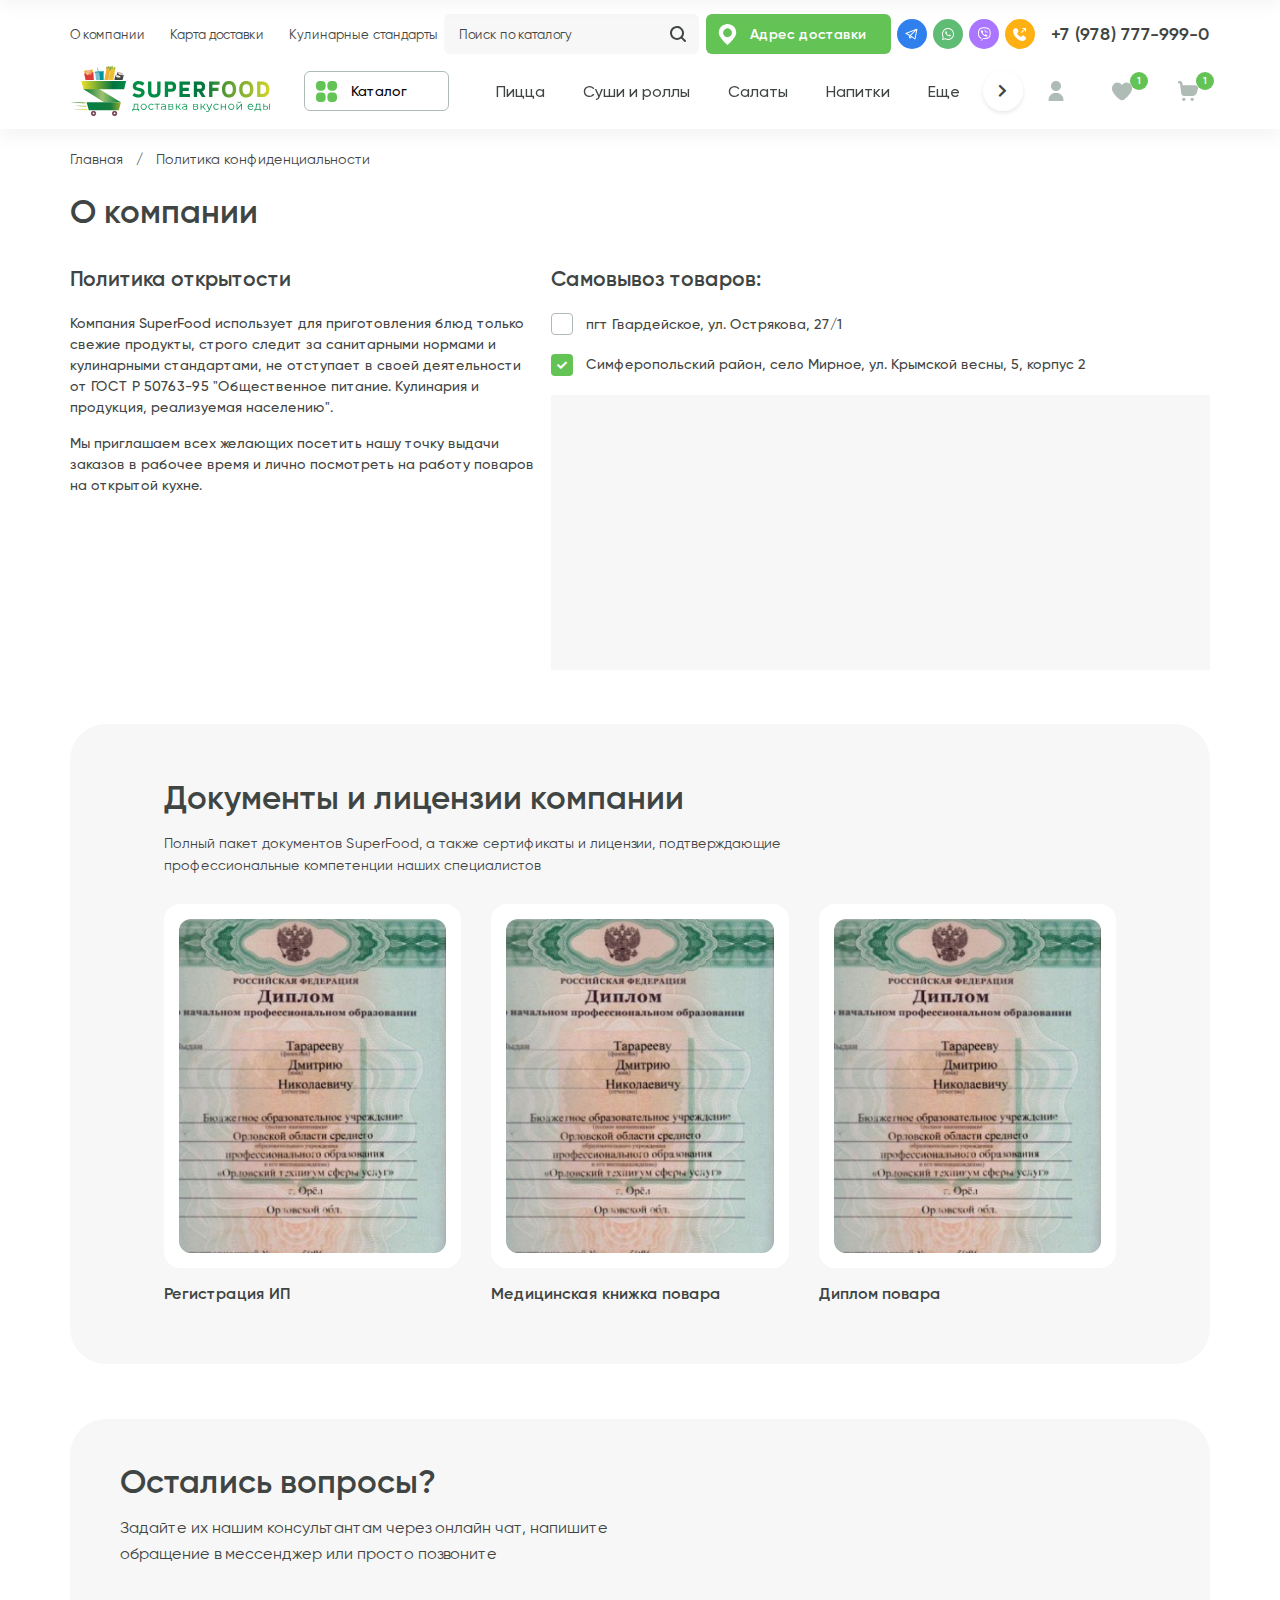
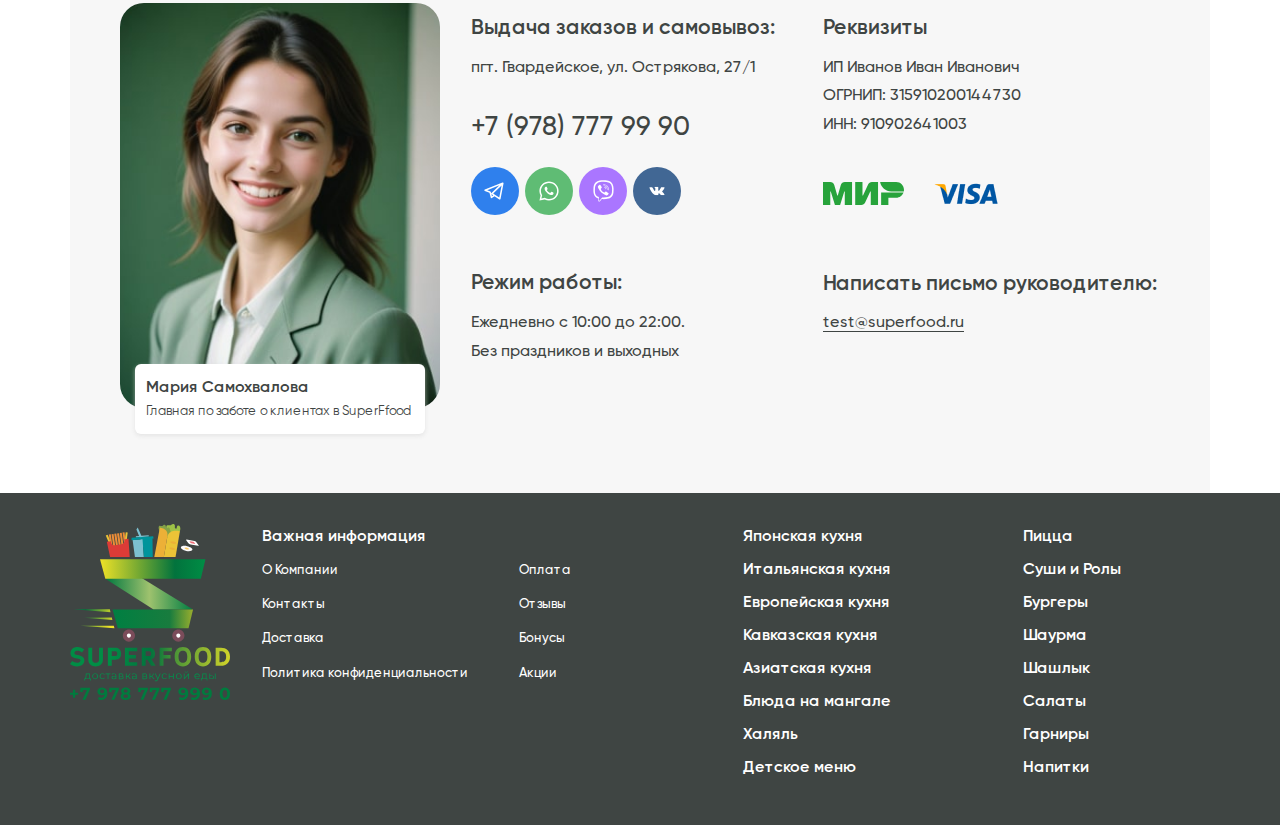
==== commit 572bc46e: "Add files via upload" ====
--- a/about.html
+++ b/about.html
@@ -5,7 +5,6 @@
 <!--[if gt IE 8]><!-->
 <html lang="ru">
 <!--<![endif]-->
-
 <head>
 	<meta charset="utf-8" />
 	<title>Заголовок</title>
@@ -19,14 +18,13 @@
 	<link rel="stylesheet" href="libs/slick-1.5.9/slick/slick.css" />
 	<link rel="stylesheet" href="libs/slick-1.5.9/slick/slick-theme.css" />
 	<link rel="stylesheet" href="css/fonts.css" />
-	<link rel="stylesheet" href="css/main.css?ver=1.2" />
-	<link rel="stylesheet" href="css/media.css?ver=1.2" />
+	<link rel="stylesheet" href="css/main.css?ver=1.7" />
+	<link rel="stylesheet" href="css/media.css?ver=1.7" />
 </head>
-
 <body>
-	 
+
 	<div class="wrapper">
-		
+
 		<div class="buttons-fixed">
 			<a href="#" class="btn-fixed">
 				<span class="btn-fixed__icon">
@@ -56,7 +54,7 @@
 			</a>
 			<a href="tel:+79787779990" class="phone-mobile"><img src="img/call.svg" alt="alt"></a>
 		</div>
-		
+
 		<header class="header">
 			<div class="container">
 				<div class="header__top">
@@ -113,18 +111,54 @@
 					</a>
 				</div>
 			</div>
-			<div class="menu-mobile">
-				<ul class="menu">
-					<li><a href="#">Главная</a></li>
-					<li><a href="#">О компании</a></li>
-					<li><a href="#">Карта доставки</a></li>
-					<li><a href="#">Кулинарные стандарты</a></li>
-				</ul>
-				<a href="#" class="btn-main btn-main_location"><img src="img/marker.svg" alt="alt">Адрес доставки</a>
-				<a href="tel:+79787779990" class="phone-main"><img src="img/call.svg" alt="alt">+7 (978) 777-999-0</a>
-			</div>
-			<div class="menu-overlay"></div>
 		</header>
+
+		<header class="header-fixed default">
+			<div class="container">
+				<div class="header-fixed__wrap">
+					<a href="#" class="logo">
+						<img src="img/logo_mob.svg" alt="alt">
+					</a>
+					<a href="#" class="btn-catalog"><img src="img/menu.svg" alt="alt">Каталог</a>
+					<div class="form-search">
+						<form>
+							<input type="text" placeholder="Поиск по каталогу" required="required">
+							<button class="btn-search"></button>
+						</form>
+					</div>
+					<a href="#" class="btn-main btn-main_location"><img src="img/marker.svg" alt="alt">Адрес доставки</a>
+					<a href="#" class="btn-header">
+						<img src="img/user.svg" alt="alt">
+					</a>
+					<a href="#" class="btn-header">
+						<span class="btn-header__value">1</span>
+						<img src="img/heart.svg" alt="alt">
+					</a>
+					<a href="#" class="btn-header">
+						<span class="btn-header__value">1</span>
+						<img src="img/cart.svg" alt="alt">
+					</a>
+					<a href="tel:+79787779990" class="phone-main"><img src="img/call.svg" alt="alt">+7 (978) 777-999-0</a>
+					<span class='sandwich'>
+						<span class='sw-topper'></span>
+						<span class='sw-bottom'></span>
+						<span class='sw-footer'></span>
+					</span>
+				</div>
+			</div>
+		</header>
+
+		<div class="menu-mobile">
+			<ul class="menu">
+				<li><a href="#">Главная</a></li>
+				<li><a href="#">О компании</a></li>
+				<li><a href="#">Карта доставки</a></li>
+				<li><a href="#">Кулинарные стандарты</a></li>
+			</ul>
+			<a href="#" class="btn-main btn-main_location"><img src="img/marker.svg" alt="alt">Адрес доставки</a>
+			<a href="tel:+79787779990" class="phone-main"><img src="img/call.svg" alt="alt">+7 (978) 777-999-0</a>
+		</div>
+		<div class="menu-overlay"></div>
 		
 		<section class="page-about">
 			<div class="container">
@@ -303,7 +337,7 @@
 	<script src="libs/scroll2id/PageScroll2id.min.js"></script>
 	<script src="libs/mask/jquery.maskedinput.js"></script>
 	<script src="libs/jQueryFormStyler-master/jquery.formstyler.min.js"></script>
-	<script src="js/common.js?ver=1.2"></script>
+	<script src="js/common.js?ver=1.7"></script>
 	<script src="https://api-maps.yandex.ru/2.1/?lang=ru_RU"></script>
 	<script>
 		$(document).ready(function () {
--- a/css/main.css
+++ b/css/main.css
@@ -68,9 +68,6 @@
 	margin: 0;
 	font-weight: normal;
 }
-.wrapper {
-	padding-top: 140px;
-}
 a {
 	text-decoration: none;
 	outline: none;
@@ -101,11 +98,11 @@
 .header {
 	padding-bottom: 13px;
 	box-shadow: 0 8px 15px rgba(217, 217, 217, 0.3);
-	position: fixed;
+	position: relative;
 	top: 0;
 	left: 0;
 	width: 100%;
-	z-index: 1000;
+	z-index: 100;
 	background: #fff;
 }
 .header__top {
@@ -129,10 +126,9 @@
 }
 .menu a {
 	color: #3F4543;
-	border-bottom: 1px solid transparent;
 }
 .menu a:hover {
-	border-color: #3F4543;
+	color: #64C355;
 }
 .form-search {
 	width: 307px;
@@ -539,7 +535,7 @@
 	font-weight: 600;
 	color: #fff;
 	border-radius: 6px;
-	background: #64C355;
+	background: #53b344;
 	display: flex;
 	align-items: center;
 	justify-content: center;
@@ -551,9 +547,8 @@
 	background-position: left 16px center;
 	transition: all 0.3s;
 }
-.select-location .jq-selectbox__dropdown li:hover,
-.select-location .jq-selectbox__select-text:hover {
-	background-color: #3da12d;
+.select-location .jq-selectbox__dropdown li:hover {
+	background: #75c468;
 }
 .select-location .jq-selectbox__trigger {
 	width: 19px;
@@ -586,8 +581,11 @@
 	top: 100% !important;
 	bottom: auto !important;
 	color: #fff;
-	border-radius: 6px;
-	background: #64C355;
+	border-radius: 0 0 6px 6px;
+	background: #75d965;
+}
+.select-location .opened .jq-selectbox__select-text {
+	border-radius: 6px 6px 0 0;
 }
 .select-location .jq-selectbox__dropdown li {
 	padding: 10px 16px;
@@ -944,7 +942,8 @@
 	border-bottom: 1px #3F4543 solid;
 }
 .link-simple:hover {
-	border-color: transparent;
+	color: #64C355;
+	border-color: #64C355;
 }
 .row_consultation > div:not(:first-child) {
 	padding-top: 13px;
@@ -971,10 +970,9 @@
 }
 .footer__nav a {
 	color: #fff;
-	border-bottom: 1px transparent solid;
 }
 .footer__nav a:hover {
-	border-color: #fff;
+	color: #64C355;
 }
 .footer__nav li {
 	margin-bottom: 10px;
@@ -1077,10 +1075,9 @@
 }
 .breadcrumbs a {
 	color: #3F4543;
-	border-bottom: 1px solid transparent;
 }
 .breadcrumbs a:hover {
-	border-color: #3F4543;
+	color: #64C355;
 }
 .breadcrumbs li::after {
 	content: "/";
@@ -1520,7 +1517,25 @@
 	visibility: hidden;
 	z-index: 1;
 	opacity: 0;
+	overflow: auto;
 	transition: all 0.3s;
+}
+.hint__content::-webkit-scrollbar {
+	-webkit-appearance: none;
+}
+.hint__content::-webkit-scrollbar:vertical {
+	width: 3px;
+}
+.hint__content::-webkit-scrollbar:horizontal {
+	height: 3px;
+}
+.hint__content::-webkit-scrollbar-thumb {
+	background-color: rgba(0, 0, 0, .5);
+	border-radius: 10px;
+}
+.hint__content::-webkit-scrollbar-track {
+	border-radius: 10px;
+	background-color: #ccc;
 }
 .hint__content strong {
 	font-weight: 500;
@@ -1968,6 +1983,7 @@
 }
 .item-form {
 	margin-bottom: 14px;
+	position: relative;
 }
 .item-form textarea,
 .item-form input {
@@ -1988,6 +2004,14 @@
 	padding-top: 10px;
 	resize: none;
 }
+.item-form__error {
+	font-size: 13px;
+	top: 100%;
+	left: 0;
+	color: red;
+	display: none;
+	position: absolute;
+}
 .row.row_form .row,
 .row.row_form {
 	margin: 0 -7px;
@@ -2121,6 +2145,211 @@
 	height: 48px;
 	padding: 0 36px;
 }
+
+
+
+.privacy-policy{
+	padding-bottom: 50px;
+}
+.privacy-policy .title-section{
+	margin-bottom: 30px;
+}
+.privacy-policy p {
+	margin-bottom: 15px;
+}
+.privacy-policy ol {
+	margin-bottom: 31px;
+	padding-left: 0;
+}
+.privacy-policy ol li{
+	margin-left: 25px;
+	margin-bottom: 15px;
+}
+.privacy-policy h2 {
+	font-size: 24px;
+	margin-bottom: 24px;
+	font-weight: 600;
+}
+.documents{
+	padding-top: 71px;
+	padding-bottom: 59px;
+}
+.documents-block{
+	padding: 51px 94px;
+	padding-bottom: 34px;
+	border-radius: 36px;
+	background-color: #f7f7f7;
+}
+.documents .title-section{
+	margin-bottom: 10px;
+}
+.documents .descr-section{
+	line-height: 162%;
+ 	margin-bottom: 44px;
+	max-width: 707px;
+}
+.row.row_documents > div {
+	padding: 0 25px;
+	margin-bottom: 25px;
+}
+.row.row_documents {
+	margin: -25px;
+	margin-top: 0;
+}
+.documents__item{
+	position: relative;
+	display: block;
+	color: #3f4543;
+}
+.documents__item:hover {
+	color: #64C355;
+}
+.documents__text{
+	font-weight: 600;
+	font-size: 16px;
+}
+.documents__img{
+	height: 430px;
+	border-radius: 16px;
+	position: relative;
+  	display: block;
+  	background-color: #fff; 
+  	padding: 19px;
+	margin-bottom: 22px;
+}
+.documents__img img{
+	border-radius: 12px;
+	width: 100%;
+	height: 100%;
+	object-fit: cover;
+	font-family: "object-fit: cover;";
+}
+.page-about .title-block {
+	margin-bottom: 24px;
+}
+.page-about p {
+	margin-bottom: 15px;
+}
+.page-about .title-section {
+	margin-bottom: 30px;
+}
+.head-delivery {
+	padding-bottom: 31px;
+	text-align: center;
+}
+.head-delivery p {
+	font-weight: 500;
+}
+.head-delivery .title-block {
+	margin-bottom: 14px;
+}
+.delivery-form {
+	padding: 25px 118px;
+	margin-bottom: 43px;
+	background: linear-gradient(180deg, #f4fbf7 0%, #fff9ec 100%);
+}
+.delivery-form__title {
+	margin-bottom: 14px;
+	font-weight: 600;
+}
+.line-form {
+	display: flex;
+	align-items: center;
+}
+.line-form .item-form {
+	flex: 1;
+	margin: 0;
+	margin-right: 24px;
+}
+.line-form .btn-main {
+	height: 52px;
+	padding: 0 46px;
+}
+.delivery-subtitle {
+	font-size: 20px;
+	margin-top: 25px;
+	margin-bottom: 30px;
+	max-width: 343px;
+	line-height: 130%;
+	font-weight: 600;
+}
+.item-delivery .green {
+	color: #27A33B;
+}
+.item-delivery .yellow {
+	color: #FFB113;
+}
+.item-delivery .red {
+	color: #FE2B26;
+}
+.item-delivery {
+	margin-bottom: 25px;
+	max-width: 262px;
+}
+.item-delivery span {
+	font-size: 18px;
+	line-height: 133%;
+	font-weight: 600;
+	text-transform: uppercase;
+	display: block;
+}
+.item-delivery:last-child {
+	margin-bottom: 0;
+}
+.map-image{
+	position: relative;
+	width: 100%;
+}
+.svg-overlay{
+	max-width: 100%;
+	position: absolute;
+	top: 52%;
+	left: 54%;
+	width: 50%;
+	height: auto;
+	transform: translate(-50%, -50%);
+}
+.map-image img,
+.svg-overlay img {
+   display: block;
+   max-width: 100%;
+   height: auto;
+}
+.map-item{
+	position: absolute;
+
+   transform: translate(-50%, -50%);
+   box-shadow: 0 4px 4px 0 rgba(0, 0, 0, 0.25);
+	background-color: #fff;
+   border-radius: 6px;
+	padding: 10px 16px;
+	width: 345px;
+	height: auto;
+	display: flex;
+   align-items: flex-start;
+	gap: 13px;
+}
+.map-item_1 {
+	top: 14%;
+	left: 60%;
+}
+.map-item_2 {
+    left: 67%;
+    bottom: 25%;
+    width: 385px;
+}
+.map-info div{
+	font-weight: 600;
+	font-size: 16px;
+	line-height: 150%;
+}
+.map-info span{
+	font-weight: 400;
+}
+.page-delivery {
+	padding-bottom: 54px;
+}
+
 .page-personal {
 	padding-bottom: 100px;
 }
@@ -2375,193 +2604,35 @@
 .history-block .bottom-button {
 	padding-top: 20px;
 }
-.privacy-policy{
-	padding-bottom: 50px;
-}
-.privacy-policy .title-section{
-	margin-bottom: 30px;
-}
-.privacy-policy p {
-	margin-bottom: 15px;
-}
-.privacy-policy ol {
-	margin-bottom: 31px;
-	padding-left: 0;
-}
-.privacy-policy ol li{
-	margin-left: 25px;
-	margin-bottom: 15px;
-}
-.privacy-policy h2 {
-	font-size: 24px;
-	margin-bottom: 24px;
-	font-weight: 600;
-}
-.documents{
-	padding-top: 71px;
-	padding-bottom: 59px;
-}
-.documents-block{
-	padding: 51px 94px;
-	padding-bottom: 34px;
-	border-radius: 36px;
-	background-color: #f7f7f7;
-}
-.documents .title-section{
-	margin-bottom: 10px;
-}
-.documents .descr-section{
-	line-height: 162%;
- 	margin-bottom: 44px;
-	max-width: 707px;
-}
-.row.row_documents > div {
-	padding: 0 25px;
-	margin-bottom: 25px;
-}
-.row.row_documents {
-	margin: -25px;
-	margin-top: 0;
-}
-.documents__item{
-	position: relative;
-	display: block;
-}
-.documents__text{
-	font-weight: 600;
-	font-size: 16px;
-	color: #3f4543;
-}
-.documents__img{
-	height: 430px;
-	border-radius: 16px;
-	position: relative;
-  	display: block;
-  	background-color: #fff; 
-  	padding: 19px;
-	margin-bottom: 22px;
-}
-.documents__img img{
-	border-radius: 12px;
-	width: 100%;
-	height: 100%;
-	object-fit: cover;
-	font-family: "object-fit: cover;";
-}
-.page-about .title-block {
-	margin-bottom: 24px;
-}
-.page-about p {
-	margin-bottom: 15px;
-}
-.page-about .title-section {
-	margin-bottom: 30px;
-}
-.head-delivery {
-	padding-bottom: 31px;
-	text-align: center;
-}
-.head-delivery p {
-	font-weight: 500;
-}
-.head-delivery .title-block {
-	margin-bottom: 14px;
-}
-.delivery-form {
-	padding: 25px 118px;
-	margin-bottom: 43px;
-	background: linear-gradient(180deg, #f4fbf7 0%, #fff9ec 100%);
-}
-.delivery-form__title {
-	margin-bottom: 14px;
-	font-weight: 600;
-}
-.line-form {
-	display: flex;
-	align-items: center;
-}
-.line-form .item-form {
-	flex: 1;
-	margin: 0;
-	margin-right: 24px;
-}
-.line-form .btn-main {
-	height: 52px;
-	padding: 0 46px;
-}
-.delivery-subtitle {
-	font-size: 20px;
-	margin-top: 25px;
-	margin-bottom: 30px;
-	max-width: 343px;
-	line-height: 130%;
-	font-weight: 600;
-}
-.item-delivery .green {
-	color: #27A33B;
-}
-.item-delivery .yellow {
-	color: #FFB113;
-}
-.item-delivery .red {
-	color: #FE2B26;
-}
-.item-delivery {
-	margin-bottom: 25px;
-	max-width: 262px;
-}
-.item-delivery span {
-	font-size: 18px;
-	line-height: 133%;
-	font-weight: 600;
-	text-transform: uppercase;
-	display: block;
-}
-.item-delivery:last-child {
-	margin-bottom: 0;
-}
-.map-image{
-	position: relative;
-	width: 100%;
-}
-.svg-overlay{
-	max-width: 100%;
-	position: absolute;
-	top: 52%;
-	left: 54%;
-	width: 50%;
-	height: auto;
-	transform: translate(-50%, -50%);
-}
-.map-image img,
-.svg-overlay img {
-   display: block;
-   max-width: 100%;
-   height: auto;
-}
-.map-item{
-	position: absolute;
-   top: 14%;
-   left: 60%;
-   transform: translate(-50%, -50%);
-   box-shadow: 0 4px 4px 0 rgba(0, 0, 0, 0.25);
-	background-color: #fff;
-   border-radius: 6px;
-	padding: 10px 16px;
-	width: 345px;
-	height: 68px;
-	display: flex;
-   align-items: flex-start;
-	gap: 13px;
-}
-.map-info div{
-	font-weight: 600;
-	font-size: 16px;
-	line-height: 150%;
-}
-.map-info span{
-	font-weight: 400;
-}
-.page-delivery {
-	padding-bottom: 54px;
+.page-basket .bonus-account {
+	margin-top: 60px;
+}
+.header-fixed {
+	padding: 15px 0;
+	position: fixed;
+	z-index: 1000;
+	left: 0;
+	width: 100%;
+	top: 0;
+	background: #fff;
+	box-shadow: 0 8px 15px rgba(217, 217, 217, 0.3);
+	transition: all 0.5s;
+	transform: translateY(-90px);
+}
+.header-fixed.fixed {
+	transform: translateY(00px);
+}
+.header-fixed__wrap {
+	display: flex;
+	align-items: center;
+	justify-content: space-between;
+}
+.header-fixed .logo img {
+	width: 63px;
+}
+.header-fixed .logo {
+	margin-right: 40px;
+}
+.header-fixed .phone-main {
+	margin-left: 40px;
 }--- a/css/media.css
+++ b/css/media.css
@@ -288,9 +288,6 @@
     }
     .footer__nav_small {
         font-size: 13px;
-    }
-    .wrapper {
-        padding-top: 129px;
     }
     .item-sidebar__head {
         font-size: 16px;
@@ -668,7 +665,7 @@
         width: 35%; 
           left: 47%;
      }
-      .map-item{
+     .map-item_1 {
          top: 14%;
          left: 64%;
       }
@@ -685,6 +682,17 @@
     .item-delivery span {
         font-size: 16px;
     }
+    .map-item_2 {
+        left: 68%;
+        bottom: 22%;
+        width: 343px;
+    }
+    .header-fixed .logo {
+        margin-right: 20px;
+    }
+    .header-fixed .phone-main {
+        margin-left: 20px;
+    }
 }
 /* Large Devices, Wide Screens */
 @media only screen and (max-width : 1200px) {
@@ -868,9 +876,6 @@
     .footer__nav_small {
         grid-template-columns: 1.2fr 0.8fr;
     }
-    .wrapper {
-        padding-top: 119px;
-    }
     .page-catalog .catalog__block {
         padding: 25px 15px;
         padding-bottom: 32px;
@@ -961,10 +966,15 @@
         margin-bottom: 35px;
     }
     .map-item{
+         width: 300px;
+     }
+     .map-item_1 {
         top: 11%;
         left: 67%;
-         width: 300px;
-         height: 65px;
+     }
+     .map-item_2 {
+        left: 71%;
+        bottom: 21%;
      }
      .delivery-subtitle {
         font-size: 16px;
@@ -978,9 +988,29 @@
     .header__bottom .btn-catalog,
     .header__bottom .btn-header,
     .header__top .phone-main,
+    .header-fixed__wrap .btn-catalog,
+    .header-fixed__wrap .btn-main.btn-main_location,
+    .header-fixed__wrap .phone-main,
+    .header-fixed__wrap .btn-header,
     .header__top .btn-main.btn-main_location,
     .header__top .menu {
         display: none;
+    }
+    .header-fixed .logo img {
+        width: 45px;
+    }
+    .header-fixed .logo {
+        margin-right: 0;
+    }
+    .header-fixed .form-search {
+        margin-top: 0;
+        width: auto;
+        flex: 1;
+        margin: 0 13px;
+        order: initial;
+    }
+    .header-fixed .sandwich {
+        margin: 0;
     }
     .list-socials img {
         width: 30px;
@@ -993,6 +1023,9 @@
         width: 100%;
         margin-top: 18px;
         order: 2;
+    }
+    .btn-search {
+        height: 42px;
     }
     .header {
         padding-top: 19px;
@@ -1053,10 +1086,12 @@
     }
     .billbord__block::before {
         bottom: 0;
+        border-radius: 18px;
     }
     .billbord__block {
         padding: 9px;
         padding-top: 24px;
+        border-radius: 18px;
     }
     .title-big {
         font-size: 22px;
@@ -1461,12 +1496,9 @@
         justify-content: center;
         border-radius: 50%;
     }
-    .wrapper {
-        padding-top: 169px;
-    }
     .menu-mobile {
         width: 100%;
-        top: 100%;
+        top: 67px;
         left: 0;
         max-height: 100vh;
         padding: 0px 15px;
@@ -1474,7 +1506,8 @@
         display: none;
         overflow: auto;
         background-color: #fff;
-        position: absolute;
+        position: fixed;
+        z-index: 1000;
       }
       .menu a {
         margin: 0;
@@ -1515,7 +1548,7 @@
         bottom: 0;
         background-color: rgba(0, 0, 0, 0.7);
         position: fixed;
-        z-index: -1;
+        z-index: 999;
     }
     .wrapper {
         overflow: hidden;
@@ -1852,114 +1885,7 @@
     .page-basket {
         padding-bottom: 30px;
     }
-    .tabs.no-tabs {
-        display: flex;
-    }
-    .personal-main {
-        padding: 20px 15px;
-    }
-    .card-bonus {
-        width: 350px;
-        margin-bottom: 26px;
-        padding: 17px 25px;
-        padding-right: 37px;
-        justify-content: space-between;
-        margin-top: 0;
-    }
-    .personal-main .title-block {
-        margin-bottom: 17px;
-    }
-    .card-bonus__image img {
-        width: 95px;
-    }
-    .card-bonus__image {
-        margin-right: 0;
-    }
-    .card-bonus__value {
-        font-size: 16px;
-    }
-    .card-bonus__value strong {
-        font-size: 36px;
-        line-height: 44px;
-    }
-    .personal-input__edit {
-        right: 8px;
-    }
-    .personal-input__title {
-        font-size: 13px;
-    }
-    .personal-input.personal-input_main {
-        padding-left: 78px;
-    }
-    .personal-input input {
-        height: 37px;
-        font-size: 16px;
-    }
-    .bonus-account ul li::before {
-        width: 44px;
-        height: 44px;
-        font-size: 20px;
-    }
-    .bonus-account ul li::after {
-        width: 24px;
-        height: 24px;
-        top: 48px;
-        left: 10px;
-    }
-    .personal-input {
-        height: 60px;
-        margin-bottom: 10px;
-    }
-    .bonus-account {
-        padding: 20px 15px;
-    }
-    .bonus-account__image {
-        margin-left: -15px;
-        margin-right: -15px;
-    }
-    .bonus-account .title-block {
-        margin-top: 20px;
-        margin-bottom: 15px;
-    }
-    .bonus-account ul li {
-        margin-bottom: 18px;
-    }
-    .page-personal {
-        padding-bottom: 40px;
-    }
-    .tabs.no-tabs li {
-        flex: 1;
-    }
-    .history-block, .history-main {
-        padding: 20px;
-        padding-bottom: 30px;
-    }
-    .history-main {
-        margin-bottom: 24px;
-    }
-    .history-block .title-block, .history-main .title-block {
-        font-size: 22px;
-        margin-bottom: 26px;
-    }
-    .item-history {
-        font-size: 14px;
-        padding: 0 15px;
-        height: 60px;
-        display: flex;
-        align-items: center;
-        justify-content: space-between;
-    }
-    .item-history__value {
-        font-size: 18px;
-        min-width: 100px;
-        margin: 0;
-        margin-left: 10px;
-    }
-    .history-main__descr {
-        font-size: 14px;
-        margin-top: 20px;
-        line-height: 143%;
-    }
+
     .table-basket tr {
         position: relative;
     }
@@ -2076,7 +2002,7 @@
     }
     .line-form .item-form {
         margin: 0;
-        margin-bottom: 20px;
+        margin-bottom: 25px;
     }
     .line-form .btn-main {
         height: 50px;
@@ -2086,7 +2012,7 @@
     .delivery-form {
         padding: 20px;
     }
-    .map-item{
+    .map-item_1 {
         top: 13%;
         left: 63%;
      }
@@ -2097,6 +2023,176 @@
      .item-delivery {
         max-width: 203px;
     }
+    .basket-main__content .hint__content {
+        right: -70px;
+        border-radius: 8px;
+        filter: drop-shadow(0 4px 15px rgba(0, 0, 0, 0.1));
+        background: #fff;
+        margin-bottom: 8px;
+    }
+    .hint__content::before {
+        display: none;
+    }
+    .hint__content {
+        border-radius: 8px;
+        filter: drop-shadow(0 4px 15px rgba(0, 0, 0, 0.1));
+        background: #fff;
+        margin-bottom: 8px;
+        height: auto;
+    }
+
+    .tabs.no-tabs {
+        display: flex;
+    }
+    .personal-main {
+        padding: 20px 15px;
+    }
+    .card-bonus {
+        width: 350px;
+        margin-bottom: 26px;
+        padding: 17px 25px;
+        padding-right: 37px;
+        justify-content: space-between;
+        margin-top: 0;
+    }
+    .personal-main .title-block {
+        margin-bottom: 17px;
+    }
+    .card-bonus__image img {
+        width: 95px;
+    }
+    .card-bonus__image {
+        margin-right: 0;
+    }
+    .card-bonus__value {
+        font-size: 16px;
+    }
+    .card-bonus__value strong {
+        font-size: 36px;
+        line-height: 44px;
+    }
+    .personal-input__edit {
+        right: 8px;
+    }
+    .personal-input__title {
+        font-size: 13px;
+    }
+    .personal-input.personal-input_main {
+        padding-left: 78px;
+    }
+    .personal-input input {
+        height: 37px;
+        font-size: 16px;
+    }
+    .bonus-account ul li::before {
+        width: 44px;
+        height: 44px;
+        font-size: 20px;
+    }
+    .bonus-account ul li::after {
+        width: 24px;
+        height: 24px;
+        top: 48px;
+        left: 10px;
+    }
+    .personal-input {
+        height: 60px;
+        margin-bottom: 10px;
+    }
+    .bonus-account {
+        padding: 20px 15px;
+    }
+    .bonus-account__image {
+        margin-left: -15px;
+        margin-right: -15px;
+    }
+    .bonus-account .title-block {
+        margin-top: 20px;
+        margin-bottom: 15px;
+    }
+    .bonus-account ul li {
+        margin-bottom: 18px;
+    }
+    .page-personal {
+        padding-bottom: 40px;
+    }
+    .tabs.no-tabs li {
+        flex: 1;
+    }
+    .history-block, .history-main {
+        padding: 20px;
+        padding-bottom: 30px;
+    }
+    .history-main {
+        margin-bottom: 24px;
+    }
+    .history-block .title-block, .history-main .title-block {
+        font-size: 22px;
+        margin-bottom: 26px;
+    }
+    .item-history {
+        font-size: 14px;
+        padding: 0 15px;
+        height: 60px;
+        display: flex;
+        align-items: center;
+        justify-content: space-between;
+    }
+    .item-history__value {
+        font-size: 18px;
+        min-width: 100px;
+        margin: 0;
+        margin-left: 10px;
+    }
+    .history-main__descr {
+        font-size: 14px; 
+        margin-top: 20px;
+        line-height: 143%;
+    }
+    .title-table {
+        padding-right: 43px;
+    }
+    .page-personal .tabs a {
+        max-width: 100%;
+        text-align: center;
+        justify-content: center;
+    }
+    .history-block .detail-table strong {
+        margin: 0;
+    }
+    .map-item_2 {
+        left: 70%;
+        bottom: 19%;
+        width: 327px;
+    }
+    .logo-mob img {
+        width: 45px;
+        height: auto;
+    }
+    .menu-mobile__line {
+        margin-bottom: 25px;
+        padding-top: 10px;
+        gap: 8px;
+        display: flex;
+        align-items: center;
+    }
+    .menu-mobile .list-socials {
+        margin: 0;
+    }
+    .phone-main img {
+        width: 30px;
+    }
+    .header-fixed {
+        padding: 13px 0;
+    }
+    .body-no-scroll {
+        overflow: hidden;
+        position: fixed;
+        width: 100%;
+      }
+      .header-fixed.active {
+        transform: translateY(0);
+      }
 }
 
 /* Small Devices, Tablets */
@@ -2110,11 +2206,16 @@
     .map-item  {
         font-size: 10px;
         height: auto;
-        top: 9%;
-        left: 64%;
         width: 225px;
         gap: 5px;
         padding: 7px 10px;
+    }
+    .map-item_1 {
+        top: 9%;
+        left: 64%;
+    }
+    .map-item_2 {
+        width: 240px;
     }
 }
 
@@ -2123,9 +2224,17 @@
     .slider-for__item {
         height: 270px;
     }
-    .map-item {
+    .map-item_1 {
         top: 5%;
         left: 67%;
+    }
+    .map-item_2 {
+        bottom: 11%;
+        line-height: 130%;
+        width: 193px;
+    }
+    .map-item_2 br {
+        display: none;
     }
 }
 
@@ -2154,6 +2263,7 @@
 
 /* Medium Devices, Desktops */
 @media only screen and (min-width : 992px) {
+    .logo-mob,
     .sidebar-mobile,
     .show-mob,
     .menu-overlay,
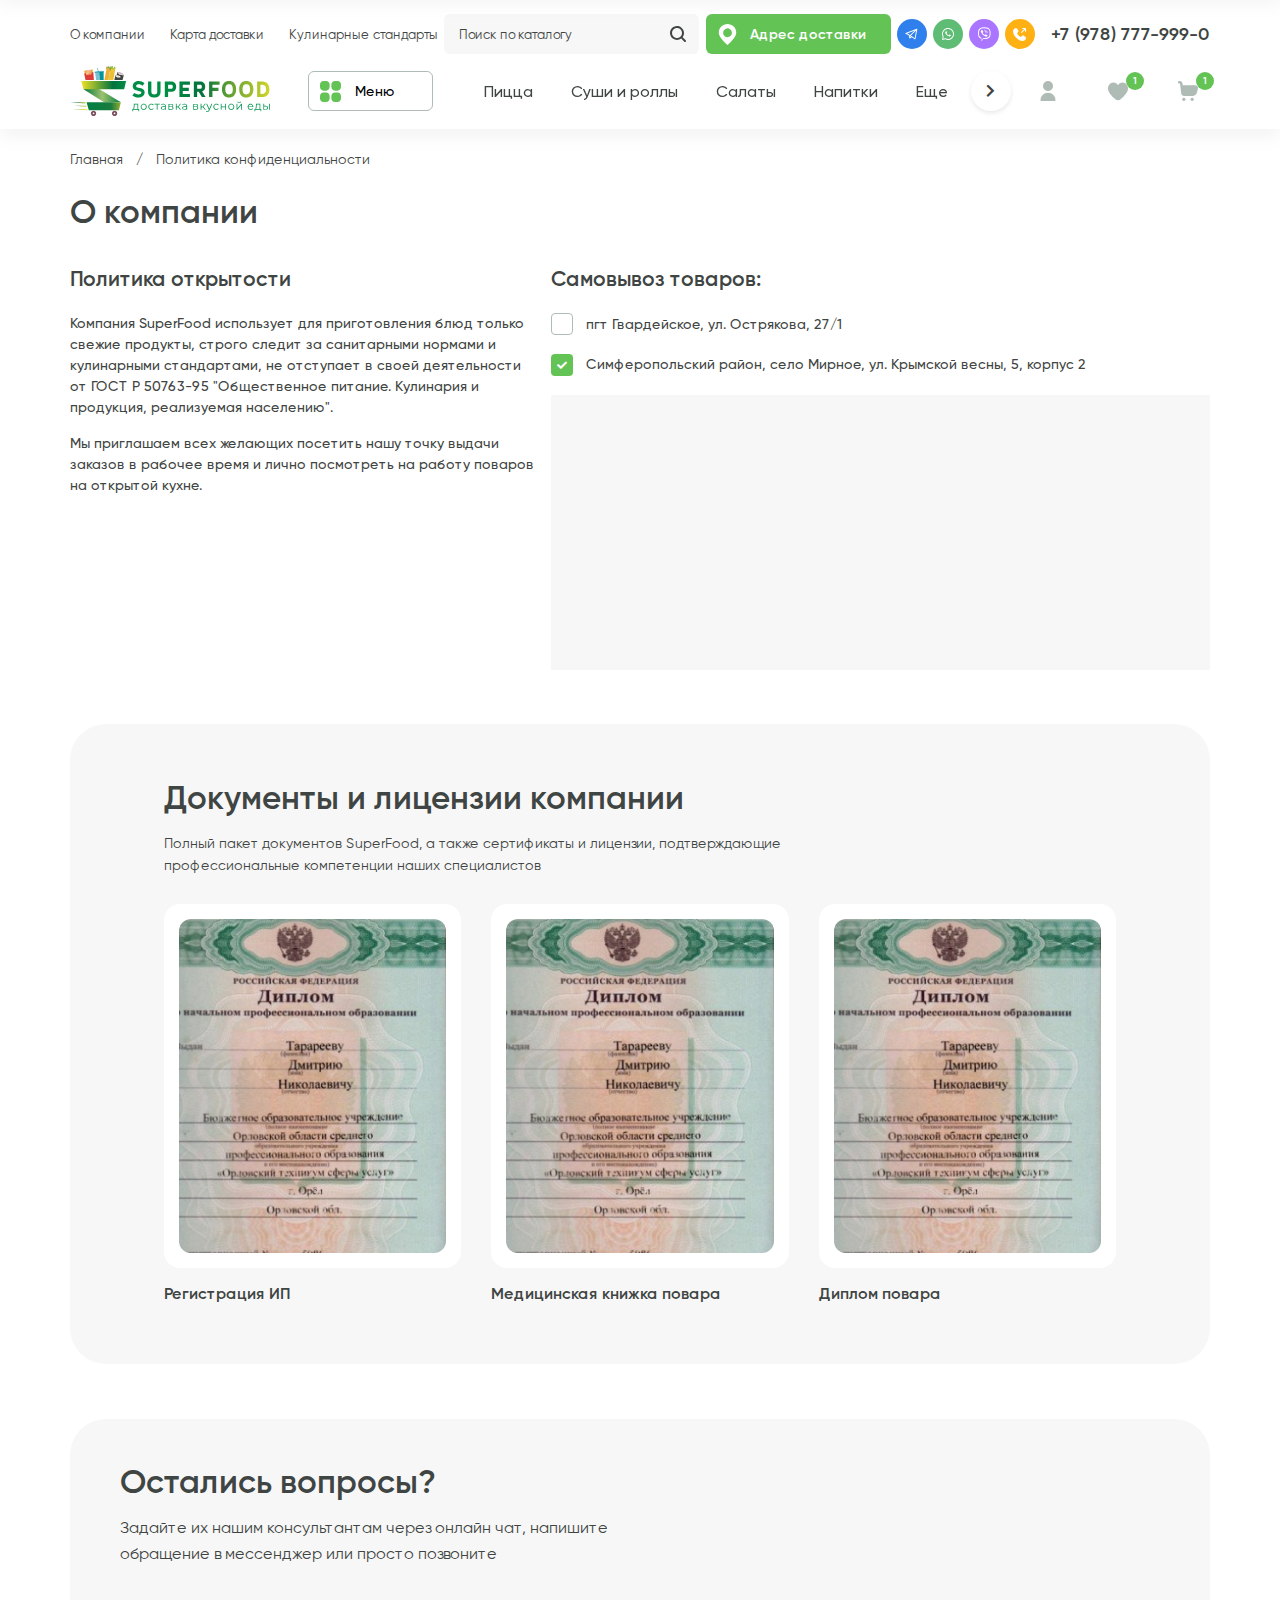
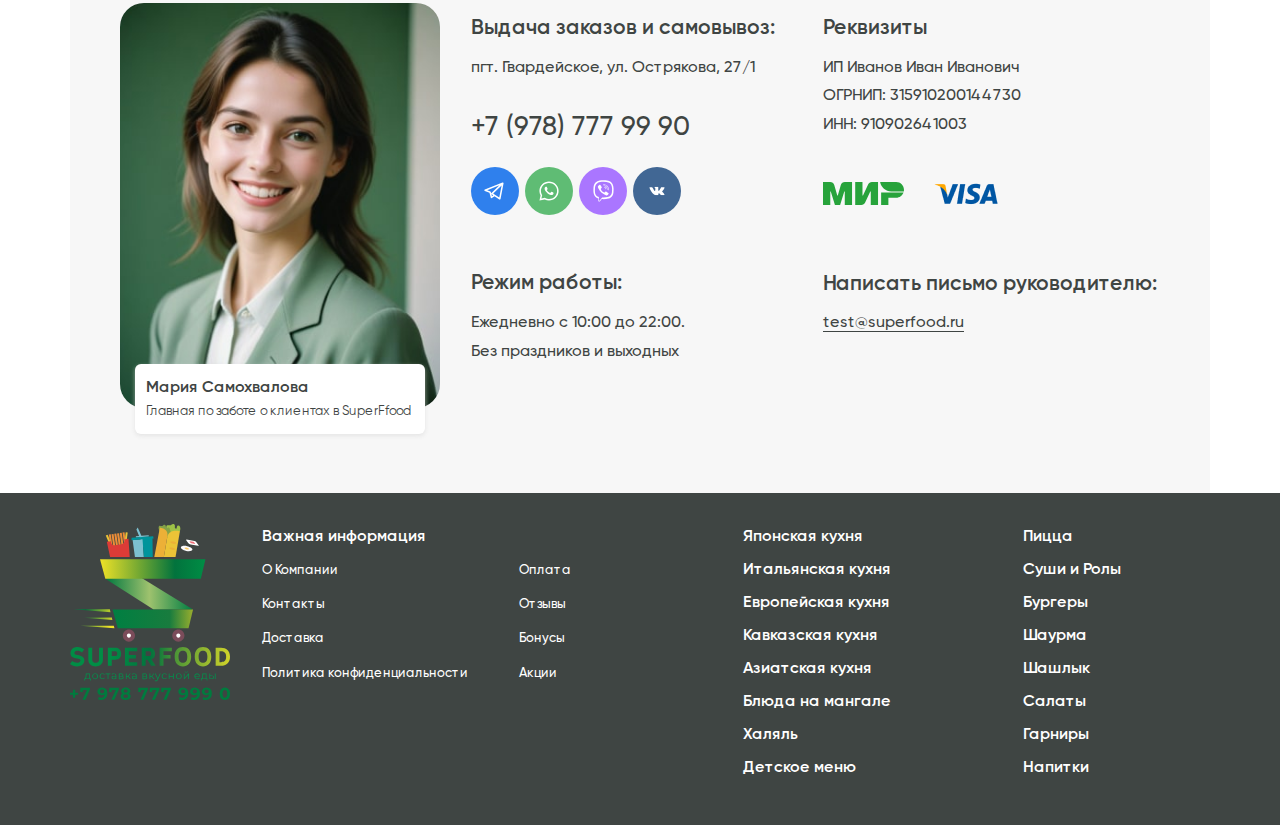
==== commit 439f9e6b: "Add files via upload" ====
--- a/about.html
+++ b/about.html
@@ -18,8 +18,8 @@
 	<link rel="stylesheet" href="libs/slick-1.5.9/slick/slick.css" />
 	<link rel="stylesheet" href="libs/slick-1.5.9/slick/slick-theme.css" />
 	<link rel="stylesheet" href="css/fonts.css" />
-	<link rel="stylesheet" href="css/main.css?ver=1.7" />
-	<link rel="stylesheet" href="css/media.css?ver=1.7" />
+	<link rel="stylesheet" href="css/main.css?ver=1.11" />
+	<link rel="stylesheet" href="css/media.css?ver=1.11" />
 </head>
 <body>
 
@@ -30,7 +30,7 @@
 				<span class="btn-fixed__icon">
 					<img src="img/menu.svg" alt="alt">
 				</span>
-				<span class="btn-fixed__title">Каталог</span>
+				<span class="btn-fixed__title">Меню</span>
 			</a>
 			<a href="#" class="btn-fixed">
 				<span class="btn-fixed__icon">
@@ -86,7 +86,7 @@
 					<a href="#" class="logo">
 						<img src="img/logo.svg" alt="alt">
 					</a>
-					<a href="#" class="btn-catalog"><img src="img/menu.svg" alt="alt">Каталог</a>
+					<a href="#" class="btn-catalog"><img src="img/menu.svg" alt="alt">Меню</a>
 					<ul class="navigation">
 						<li><a href="#">Пицца</a></li>
 						<li><a href="#">Суши и роллы</a></li>
@@ -119,7 +119,7 @@
 					<a href="#" class="logo">
 						<img src="img/logo_mob.svg" alt="alt">
 					</a>
-					<a href="#" class="btn-catalog"><img src="img/menu.svg" alt="alt">Каталог</a>
+					<a href="#" class="btn-catalog"><img src="img/menu.svg" alt="alt">Меню</a>
 					<div class="form-search">
 						<form>
 							<input type="text" placeholder="Поиск по каталогу" required="required">
@@ -151,11 +151,11 @@
 		<div class="menu-mobile">
 			<ul class="menu">
 				<li><a href="#">Главная</a></li>
+				<li><a href="#">Меню</a></li>
 				<li><a href="#">О компании</a></li>
 				<li><a href="#">Карта доставки</a></li>
 				<li><a href="#">Кулинарные стандарты</a></li>
 			</ul>
-			<a href="#" class="btn-main btn-main_location"><img src="img/marker.svg" alt="alt">Адрес доставки</a>
 			<a href="tel:+79787779990" class="phone-main"><img src="img/call.svg" alt="alt">+7 (978) 777-999-0</a>
 		</div>
 		<div class="menu-overlay"></div>
--- a/css/main.css
+++ b/css/main.css
@@ -172,6 +172,7 @@
 	align-items: center;
 	justify-content: center;
 	text-align: center;
+	cursor: pointer;
 }
 .btn-main:hover {
 	background: #3da12d;
@@ -212,7 +213,7 @@
 .btn-catalog {
 	padding: 0 13px;
 	height: 42px;
-	min-width: 164px;
+	min-width: 138px;
 	color: #000;
 	border: 1px solid #AFBBB5;
 	border-radius: 6px;
--- a/css/media.css
+++ b/css/media.css
@@ -20,7 +20,7 @@
     .btn-catalog {
         padding: 0 11px;
         height: 40px;
-        min-width: 145px;
+        min-width: 125px;
     }
     .btn-catalog img {
         margin-right: 14px;
@@ -751,7 +751,7 @@
     .btn-catalog {
         padding: 0 9px;
         height: 38px;
-        min-width: 118px;
+        min-width: 100px;
     }
     .btn-catalog img {
         margin-right: 12px;
